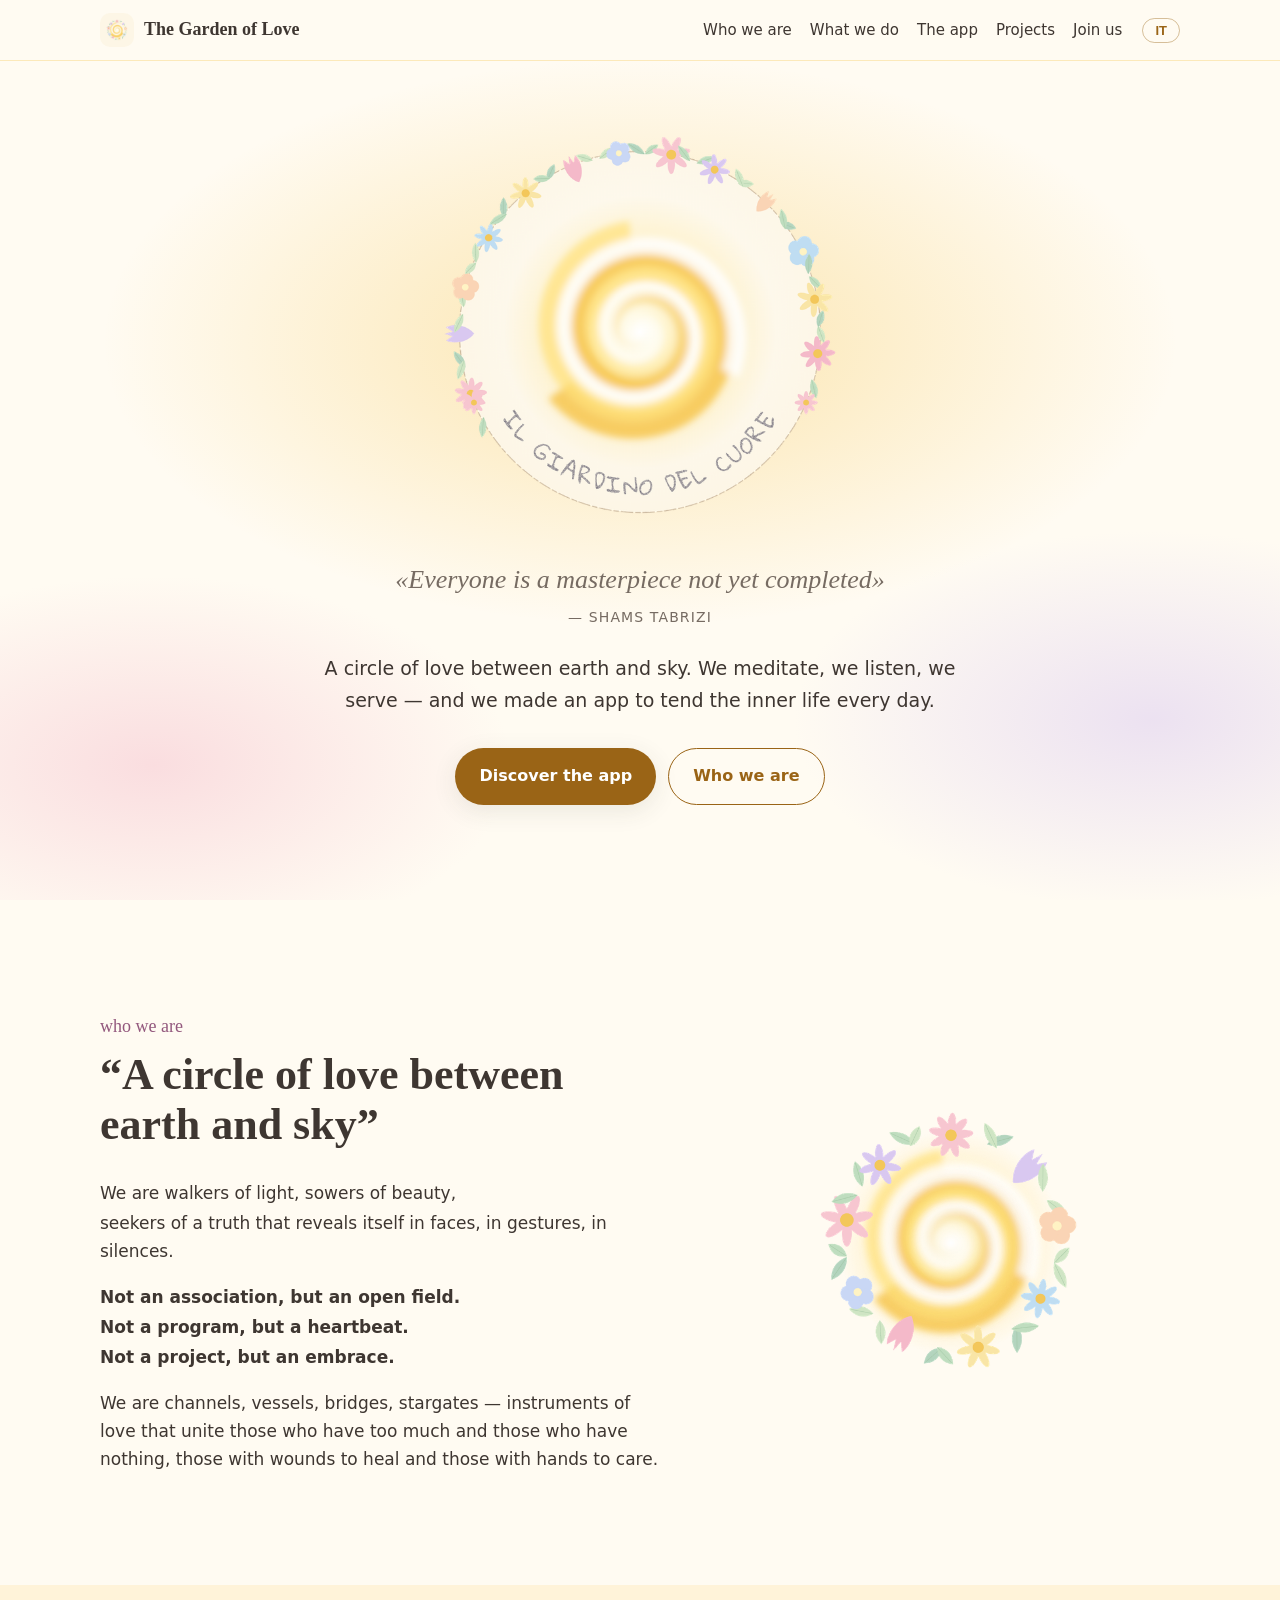
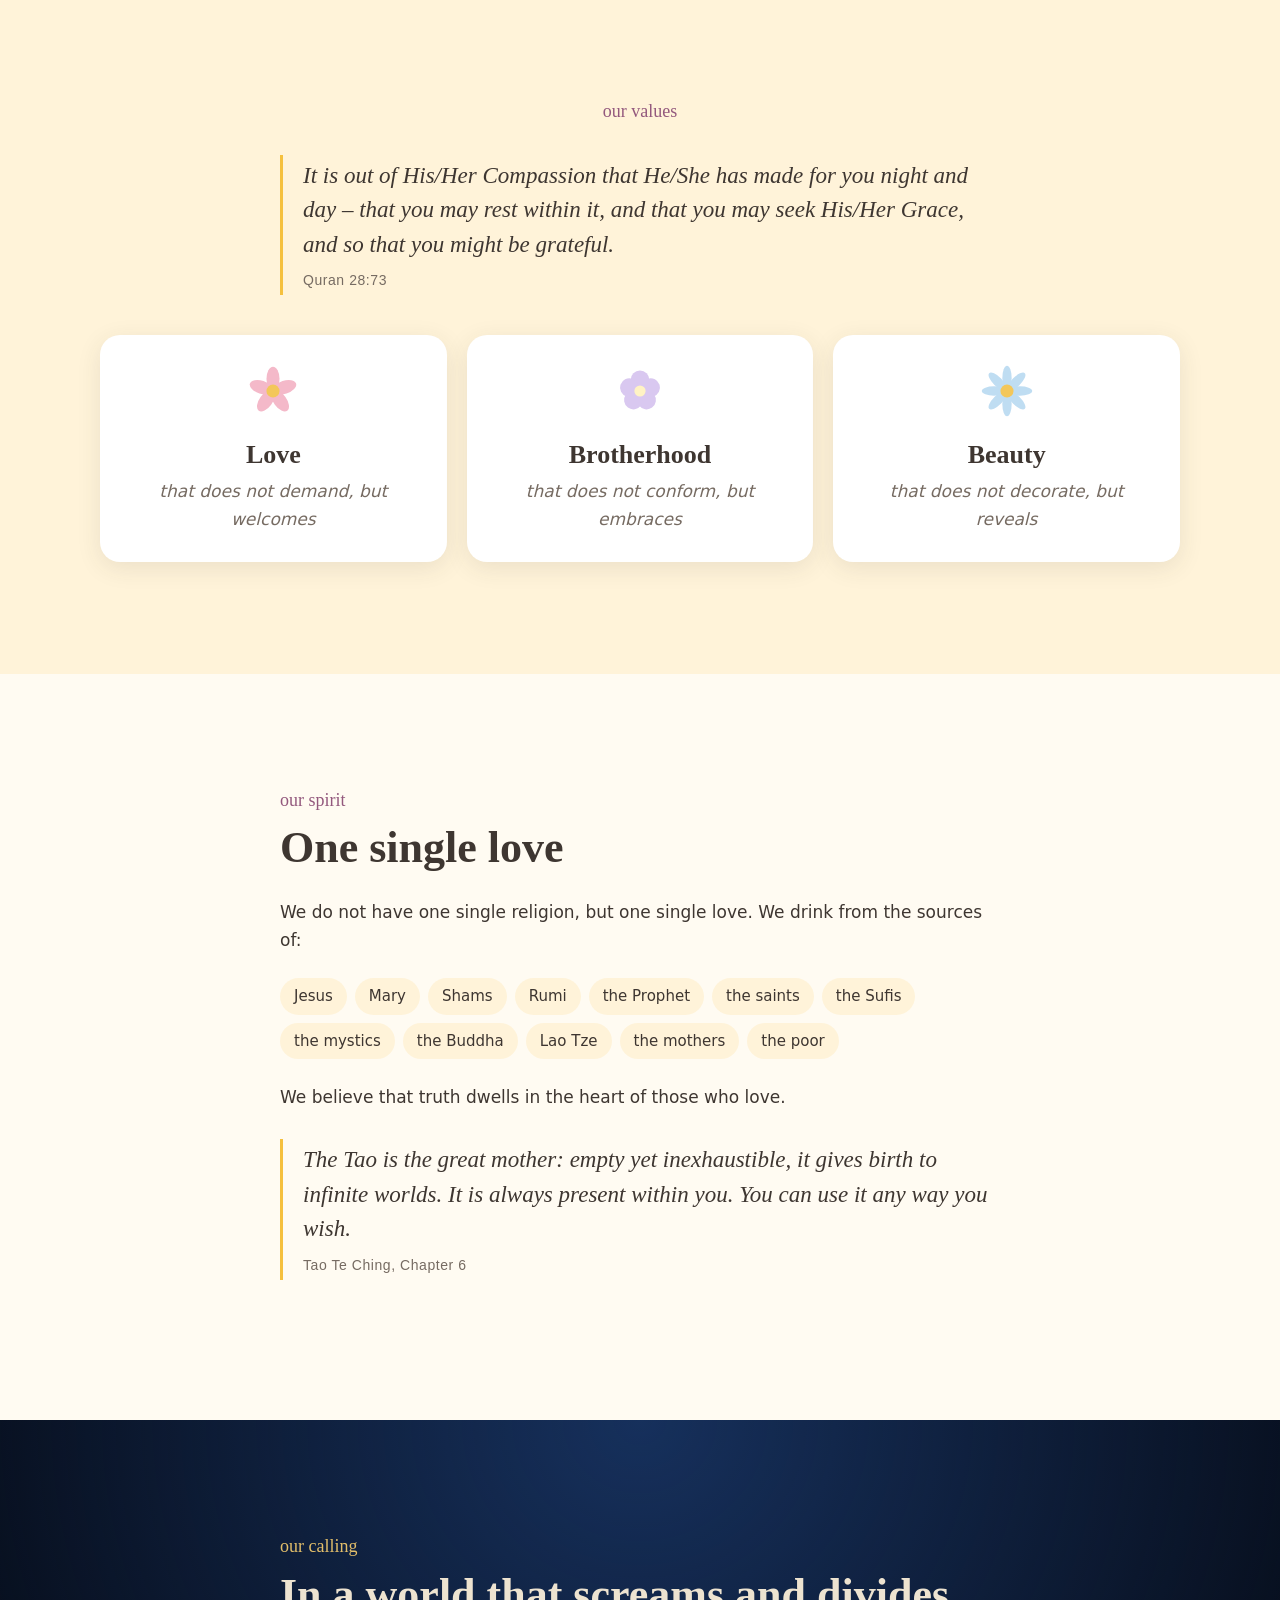
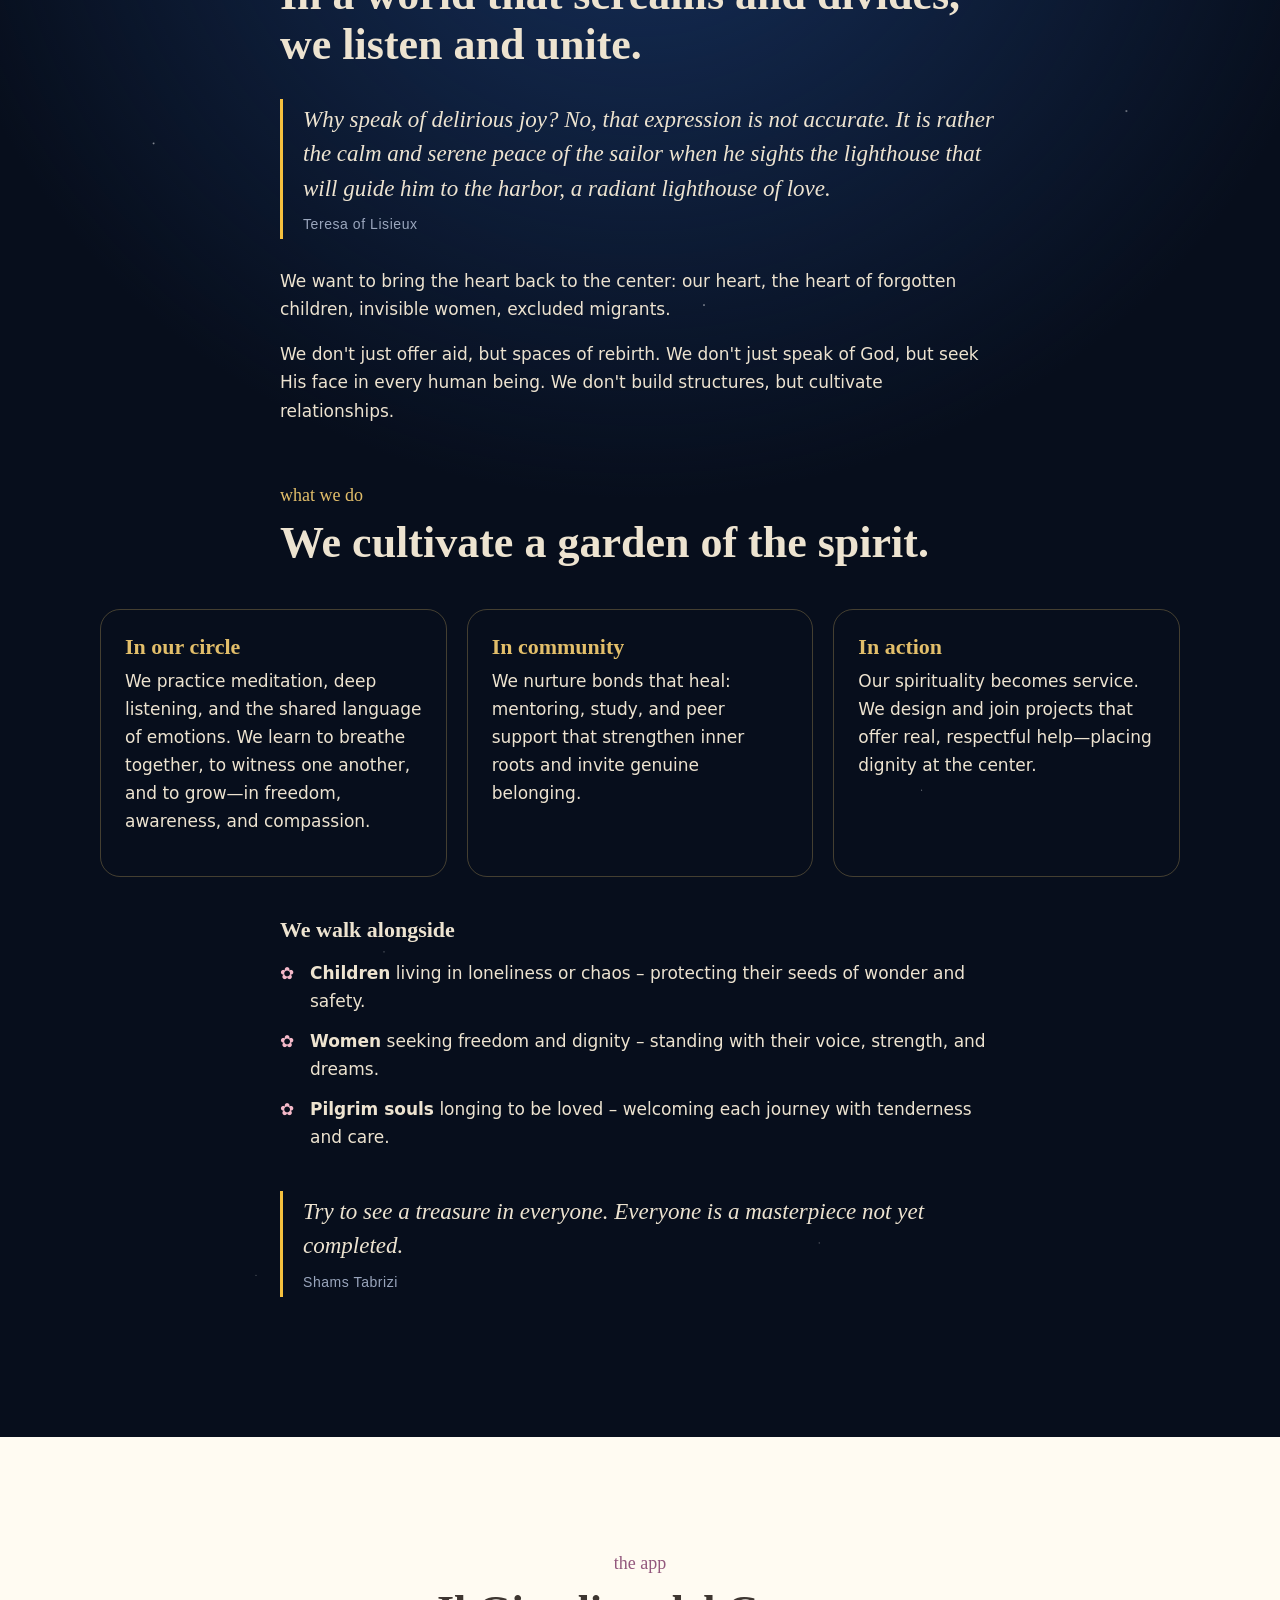
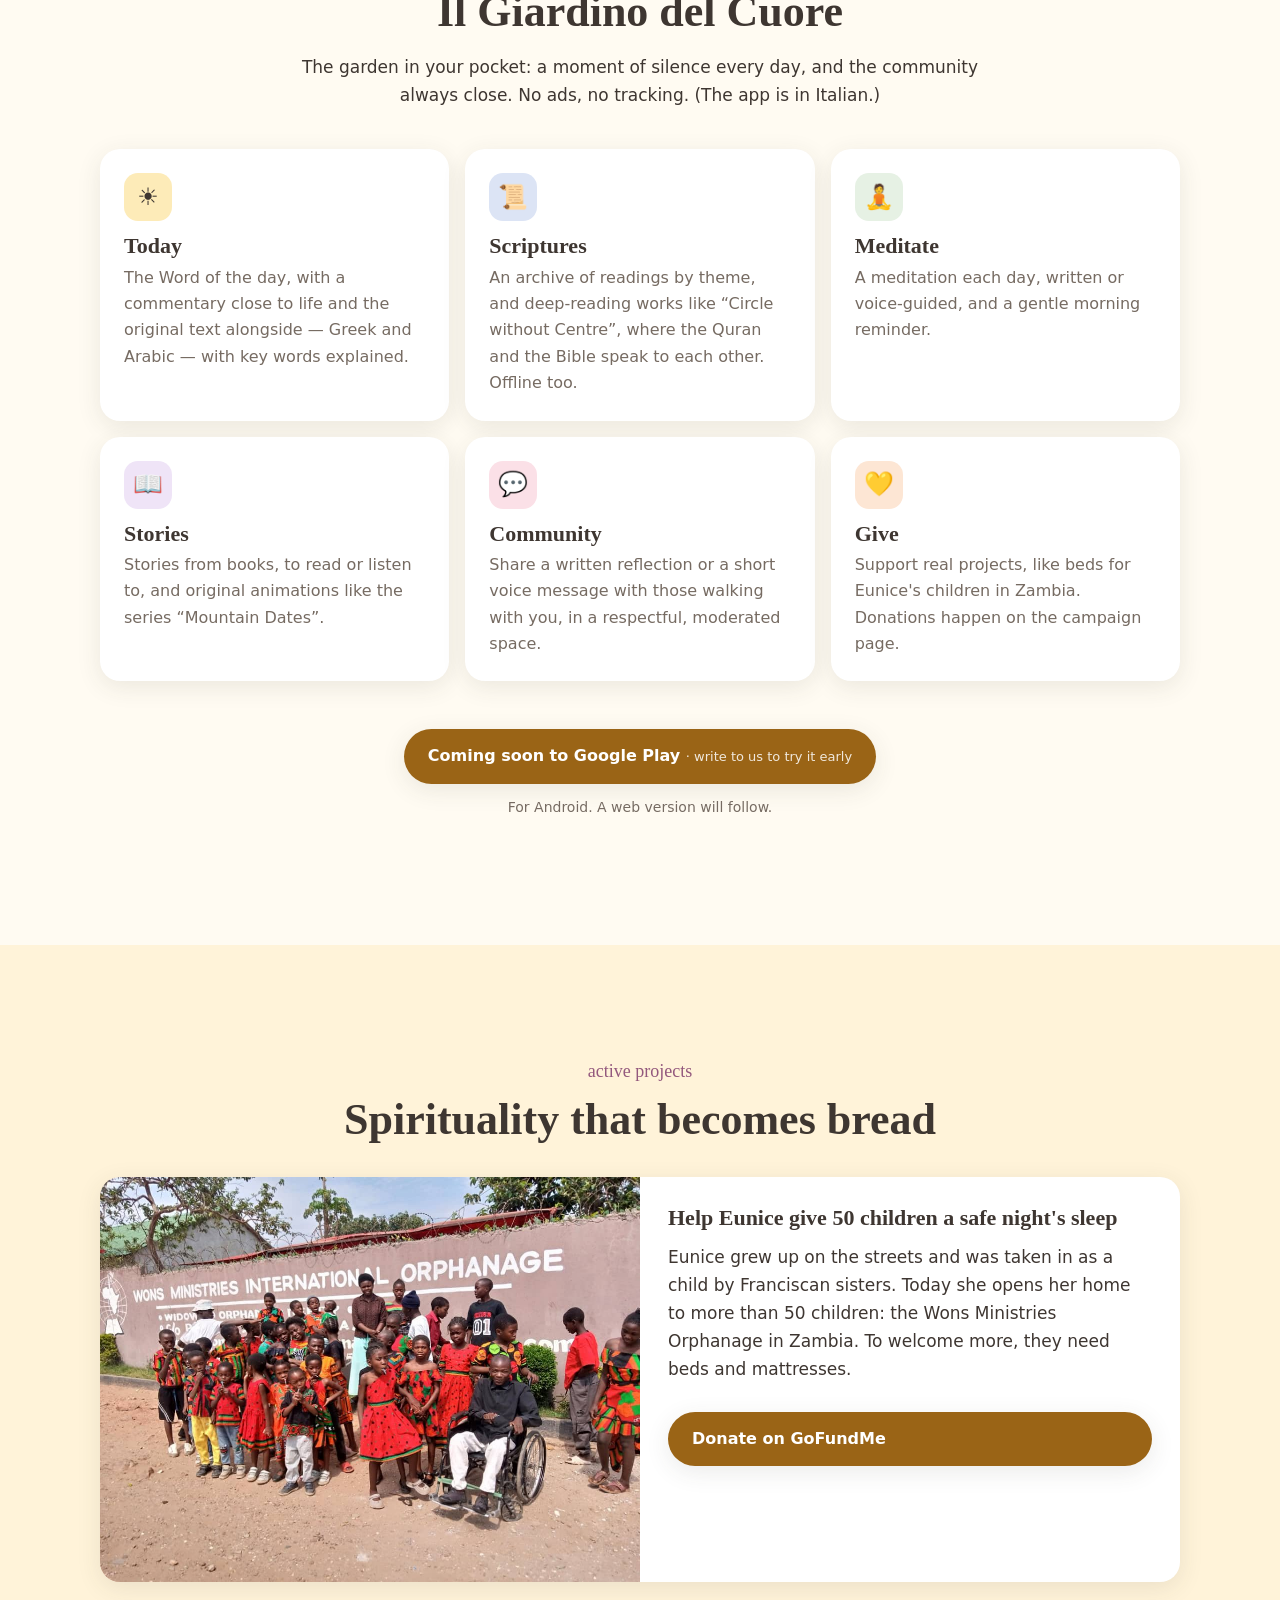
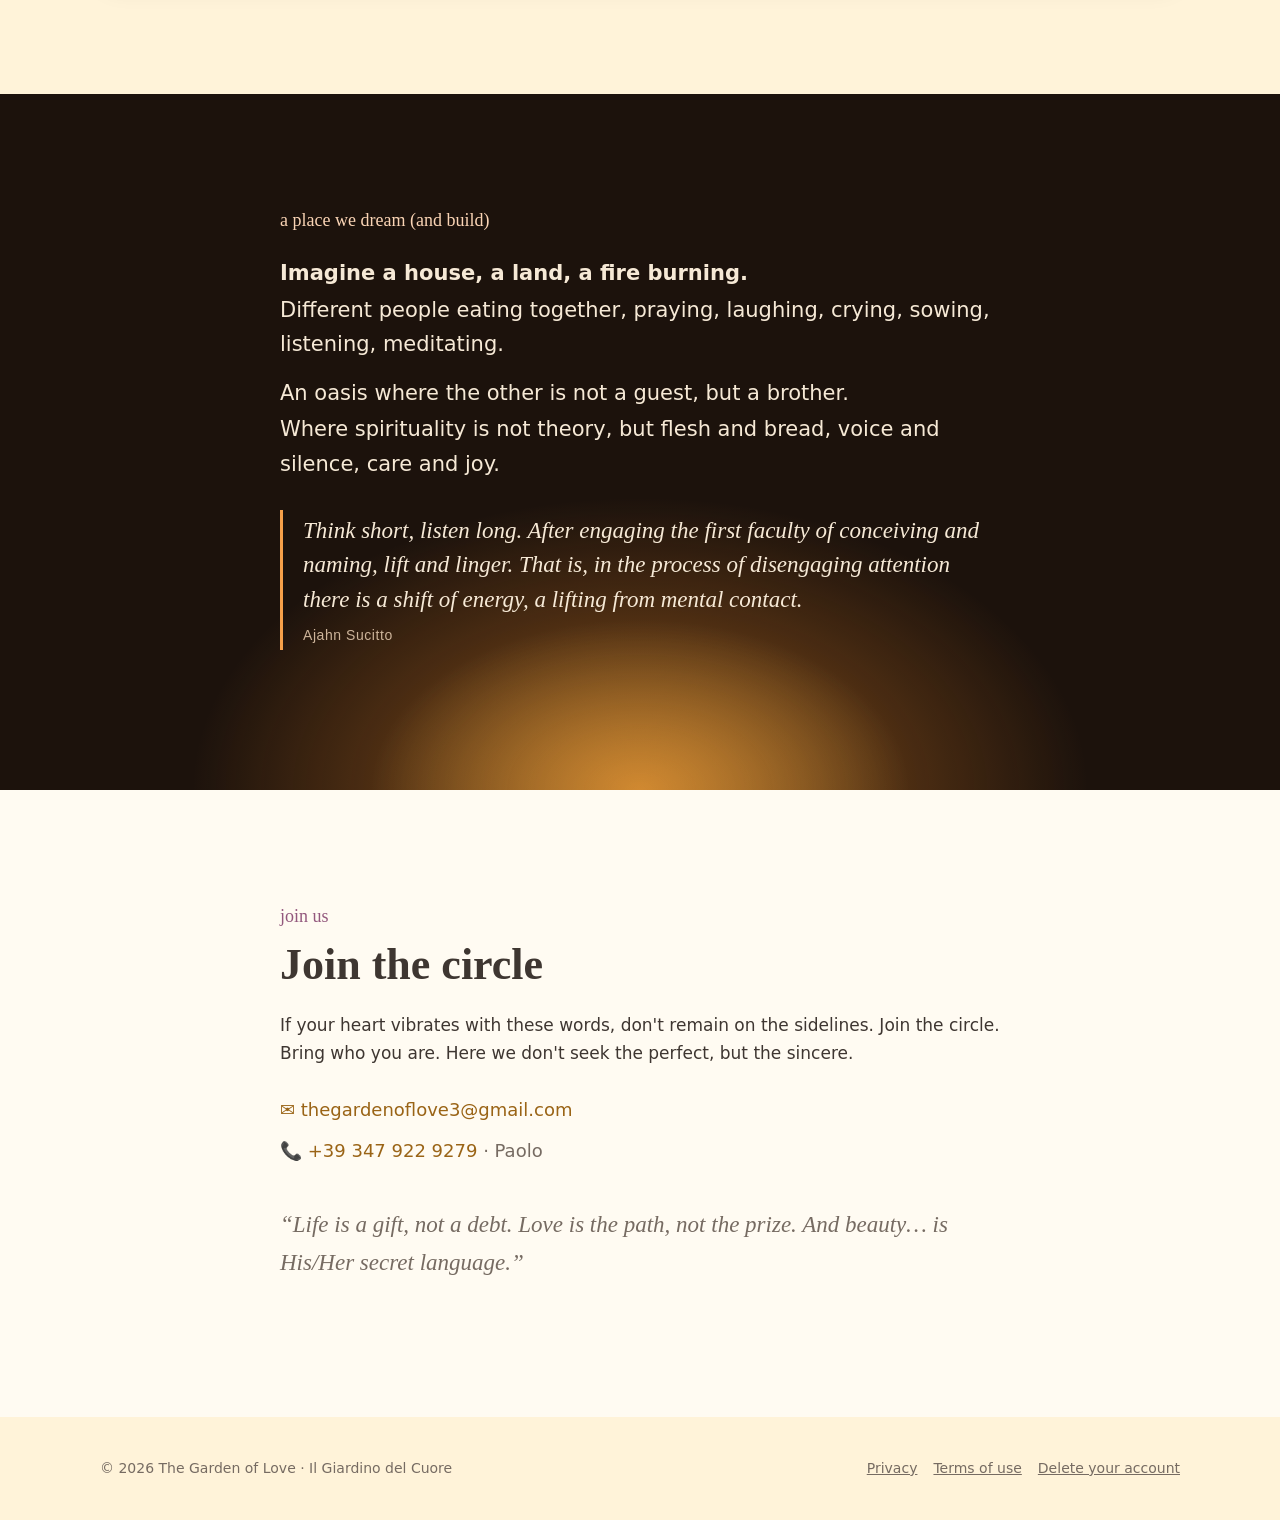
==== index.html @ 69fc0240 "Sito vetrina The Garden of Love / Il Giardino del Cuore Pagina unica bilingue (it/en) con la palette" ====
<!doctype html>
<html lang="it" data-lingua="it">
<head>
<meta charset="utf-8">
<meta name="viewport" content="width=device-width, initial-scale=1">
<title>The Garden of Love — Il Giardino del Cuore</title>
<meta name="description" content="Un cerchio d'amore tra terra e cielo: meditazione, comunità e servizio. E un'app, Il Giardino del Cuore, per coltivare la vita interiore ogni giorno.">
<meta property="og:title" content="The Garden of Love — Il Giardino del Cuore">
<meta property="og:description" content="Everyone is a masterpiece not yet completed — Shams Tabrizi">
<meta property="og:image" content="img/anteprima-social.png">
<meta property="og:type" content="website">
<meta name="theme-color" content="#FFFBF2">
<link rel="icon" href="img/icona-32.png" sizes="32x32">
<link rel="apple-touch-icon" href="img/icona-180.png">
<link rel="stylesheet" href="css/font.css">
<link rel="stylesheet" href="css/stile.css">
<script src="js/sito.js" defer></script>
</head>
<body>

<header class="barra">
  <div class="contenitore">
    <a class="marchio" href="#inizio"><img src="img/icona-180.png" alt=""> The Garden of Love</a>
    <nav class="menu" aria-label="Sezioni">
      <a href="#chi-siamo"><span lang="it">Chi siamo</span><span lang="en">Who we are</span></a>
      <a href="#cosa-facciamo"><span lang="it">Cosa facciamo</span><span lang="en">What we do</span></a>
      <a href="#app"><span lang="it">L'app</span><span lang="en">The app</span></a>
      <a href="#progetti"><span lang="it">Progetti</span><span lang="en">Projects</span></a>
      <a href="#unisciti"><span lang="it">Unisciti</span><span lang="en">Join us</span></a>
    </nav>
    <button class="lingua" type="button" id="cambia-lingua" aria-label="Cambia lingua / Change language">EN</button>
  </div>
</header>

<main id="inizio">

<!-- ================= apertura ================= -->
<section class="apertura">
  <div class="stretto">
    <img class="logo" src="img/logo.png" width="640" height="640"
         alt="Il Giardino del Cuore: sole a spirale con una ghirlanda di fiori">
    <h1 class="visivamente-nascosto">The Garden of Love</h1>
    <p class="motto">«Everyone is a masterpiece not yet completed»</p>
    <p class="firma">— SHAMS TABRIZI</p>
    <p class="sottotitolo">
      <span lang="it">Un cerchio d'amore tra terra e cielo. Meditiamo, ci ascoltiamo, serviamo — e abbiamo
      creato un'app per coltivare la vita interiore ogni giorno.</span>
      <span lang="en">A circle of love between earth and sky. We meditate, we listen, we serve — and we
      made an app to tend the inner life every day.</span>
    </p>
    <div class="bottoni">
      <a class="bottone" href="#app"><span lang="it">Scopri l'app</span><span lang="en">Discover the app</span></a>
      <a class="bottone secondario" href="#chi-siamo"><span lang="it">Chi siamo</span><span lang="en">Who we are</span></a>
    </div>
  </div>
</section>

<!-- ================= chi siamo ================= -->
<section id="chi-siamo">
  <div class="contenitore due-colonne">
    <div class="appare">
      <span class="occhiello"><span lang="it">chi siamo</span><span lang="en">who we are</span></span>
      <h2 lang="it">«Un cerchio d'amore tra terra e cielo»</h2>
      <h2 lang="en">“A circle of love between earth and sky”</h2>
      <div class="versi" style="margin-top:28px">
        <div lang="it">
          <p>Siamo camminatori di luce, seminatori di bellezza,</p>
          <p>cercatori di una verità che si rivela nei volti, nei gesti, nei silenzi.</p>
          <p style="margin-top:18px" class="forte">Non un'associazione, ma un campo aperto.</p>
          <p class="forte">Non un programma, ma un battito.</p>
          <p class="forte">Non un progetto, ma un abbraccio.</p>
          <p style="margin-top:18px">Siamo canali, vasi, ponti, porte delle stelle — strumenti d'amore che
          uniscono chi ha troppo e chi non ha nulla, chi ha ferite da curare e chi ha mani per prendersene cura.</p>
        </div>
        <div lang="en">
          <p>We are walkers of light, sowers of beauty,</p>
          <p>seekers of a truth that reveals itself in faces, in gestures, in silences.</p>
          <p style="margin-top:18px" class="forte">Not an association, but an open field.</p>
          <p class="forte">Not a program, but a heartbeat.</p>
          <p class="forte">Not a project, but an embrace.</p>
          <p style="margin-top:18px">We are channels, vessels, bridges, stargates — instruments of love that
          unite those who have too much and those who have nothing, those with wounds to heal and those
          with hands to care.</p>
        </div>
      </div>
    </div>
    <div class="sole-fiori appare" aria-hidden="true"><img src="img/sole.png" alt=""></div>
  </div>
</section>

<!-- ================= valori ================= -->
<section class="valori">
  <div class="contenitore">
    <div class="stretto appare" style="margin:0 auto;text-align:center">
      <span class="occhiello"><span lang="it">i nostri valori</span><span lang="en">our values</span></span>
      <blockquote class="citazione" style="text-align:left">
        <span lang="it">È per la Sua misericordia che ha fatto per voi la notte e il giorno, perché in essa
        riposiate e cerchiate la Sua grazia, e perché siate riconoscenti.</span>
        <span lang="en">It is out of His/Her Compassion that He/She has made for you night and day – that you
        may rest within it, and that you may seek His/Her Grace, and so that you might be grateful.</span>
        <cite><span lang="it">Corano 28:73</span><span lang="en">Quran 28:73</span></cite>
      </blockquote>
    </div>
    <div class="griglia-valori">
      <article class="valore appare">
        <svg class="fiore" viewBox="-30 -30 60 60" aria-hidden="true"><g fill="#F4B9C9">
          <ellipse cy="-13" rx="7" ry="13"/><ellipse cy="-13" rx="7" ry="13" transform="rotate(72)"/>
          <ellipse cy="-13" rx="7" ry="13" transform="rotate(144)"/><ellipse cy="-13" rx="7" ry="13" transform="rotate(216)"/>
          <ellipse cy="-13" rx="7" ry="13" transform="rotate(288)"/></g><circle r="7" fill="#F3C75A"/></svg>
        <h3><span lang="it">Amore</span><span lang="en">Love</span></h3>
        <p><span lang="it">che non pretende, ma accoglie</span><span lang="en">that does not demand, but welcomes</span></p>
      </article>
      <article class="valore appare">
        <svg class="fiore" viewBox="-30 -30 60 60" aria-hidden="true"><g fill="#D9C8F0">
          <circle cy="-12" r="10"/><circle cy="-12" r="10" transform="rotate(72)"/><circle cy="-12" r="10" transform="rotate(144)"/>
          <circle cy="-12" r="10" transform="rotate(216)"/><circle cy="-12" r="10" transform="rotate(288)"/></g>
          <circle r="6" fill="#FFF3C4"/></svg>
        <h3><span lang="it">Fratellanza</span><span lang="en">Brotherhood</span></h3>
        <p><span lang="it">che non omologa, ma abbraccia</span><span lang="en">that does not conform, but embraces</span></p>
      </article>
      <article class="valore appare">
        <svg class="fiore" viewBox="-30 -30 60 60" aria-hidden="true"><g fill="#BFDDF2">
          <ellipse cy="-14" rx="5" ry="13"/><ellipse cy="-14" rx="5" ry="13" transform="rotate(45)"/>
          <ellipse cy="-14" rx="5" ry="13" transform="rotate(90)"/><ellipse cy="-14" rx="5" ry="13" transform="rotate(135)"/>
          <ellipse cy="-14" rx="5" ry="13" transform="rotate(180)"/><ellipse cy="-14" rx="5" ry="13" transform="rotate(225)"/>
          <ellipse cy="-14" rx="5" ry="13" transform="rotate(270)"/><ellipse cy="-14" rx="5" ry="13" transform="rotate(315)"/></g>
          <circle r="7" fill="#F3C75A"/></svg>
        <h3><span lang="it">Bellezza</span><span lang="en">Beauty</span></h3>
        <p><span lang="it">che non decora, ma rivela</span><span lang="en">that does not decorate, but reveals</span></p>
      </article>
    </div>
  </div>
</section>

<!-- ================= spirito ================= -->
<section id="spirito">
  <div class="stretto appare">
    <span class="occhiello"><span lang="it">il nostro spirito</span><span lang="en">our spirit</span></span>
    <h2><span lang="it">Un solo amore</span><span lang="en">One single love</span></h2>
    <p style="margin-top:24px">
      <span lang="it">Non abbiamo una sola religione, ma un solo amore. Beviamo alle sorgenti di:</span>
      <span lang="en">We do not have one single religion, but one single love. We drink from the sources of:</span>
    </p>
    <ul class="fonti">
      <li><span lang="it">Gesù</span><span lang="en">Jesus</span></li>
      <li><span lang="it">Maria</span><span lang="en">Mary</span></li>
      <li>Shams</li><li>Rumi</li>
      <li><span lang="it">il Profeta</span><span lang="en">the Prophet</span></li>
      <li><span lang="it">i santi</span><span lang="en">the saints</span></li>
      <li><span lang="it">i sufi</span><span lang="en">the Sufis</span></li>
      <li><span lang="it">i mistici</span><span lang="en">the mystics</span></li>
      <li><span lang="it">il Buddha</span><span lang="en">the Buddha</span></li>
      <li>Lao Tze</li>
      <li><span lang="it">le madri</span><span lang="en">the mothers</span></li>
      <li><span lang="it">i poveri</span><span lang="en">the poor</span></li>
    </ul>
    <p><span lang="it">Crediamo che la verità abiti nel cuore di chi ama.</span>
       <span lang="en">We believe that truth dwells in the heart of those who love.</span></p>
    <blockquote class="citazione">
      <span lang="it">Il Tao è la grande madre: vuoto eppure inesauribile, genera mondi infiniti. È sempre
      presente dentro di te. Puoi usarlo come desideri.</span>
      <span lang="en">The Tao is the great mother: empty yet inexhaustible, it gives birth to infinite worlds.
      It is always present within you. You can use it any way you wish.</span>
      <cite><span lang="it">Tao Te Ching, capitolo 6</span><span lang="en">Tao Te Ching, Chapter 6</span></cite>
    </blockquote>
  </div>
</section>

<!-- ================= vocazione / cosa facciamo ================= -->
<section id="cosa-facciamo" class="notte">
  <div class="contenitore">
    <div class="stretto appare" style="margin:0 auto">
      <span class="occhiello"><span lang="it">la nostra vocazione</span><span lang="en">our calling</span></span>
      <h2><span lang="it">In un mondo che grida e divide, noi ascoltiamo e uniamo.</span>
          <span lang="en">In a world that screams and divides, we listen and unite.</span></h2>
      <blockquote class="citazione">
        <span lang="it">Perché parlare di gioia delirante? No, questa espressione non è esatta. È piuttosto la
        pace calma e serena del navigante quando scorge il faro che lo guiderà al porto: un faro luminoso d'amore.</span>
        <span lang="en">Why speak of delirious joy? No, that expression is not accurate. It is rather the calm
        and serene peace of the sailor when he sights the lighthouse that will guide him to the harbor, a
        radiant lighthouse of love.</span>
        <cite><span lang="it">Teresa di Lisieux</span><span lang="en">Teresa of Lisieux</span></cite>
      </blockquote>
      <div lang="it">
        <p>Vogliamo riportare il cuore al centro: il nostro cuore, il cuore dei bambini dimenticati, delle
        donne invisibili, dei migranti esclusi.</p>
        <p>Non offriamo solo aiuti, ma spazi di rinascita. Non parliamo solo di Dio, ma cerchiamo il Suo volto
        in ogni essere umano. Non costruiamo strutture, ma coltiviamo relazioni.</p>
      </div>
      <div lang="en">
        <p>We want to bring the heart back to the center: our heart, the heart of forgotten children,
        invisible women, excluded migrants.</p>
        <p>We don't just offer aid, but spaces of rebirth. We don't just speak of God, but seek His face in
        every human being. We don't build structures, but cultivate relationships.</p>
      </div>
    </div>

    <div class="stretto appare" style="margin:56px auto 0">
      <span class="occhiello"><span lang="it">cosa facciamo</span><span lang="en">what we do</span></span>
      <h2><span lang="it">Coltiviamo un giardino dello spirito.</span>
          <span lang="en">We cultivate a garden of the spirit.</span></h2>
    </div>
    <div class="tre">
      <div class="appare">
        <h3><span lang="it">Nel cerchio</span><span lang="en">In our circle</span></h3>
        <p lang="it">Pratichiamo la meditazione, l'ascolto profondo e il linguaggio condiviso delle emozioni.
        Impariamo a respirare insieme, a farci testimoni gli uni degli altri e a crescere — in libertà,
        consapevolezza e compassione.</p>
        <p lang="en">We practice meditation, deep listening, and the shared language of emotions. We learn to
        breathe together, to witness one another, and to grow—in freedom, awareness, and compassion.</p>
      </div>
      <div class="appare">
        <h3><span lang="it">Nella comunità</span><span lang="en">In community</span></h3>
        <p lang="it">Coltiviamo legami che guariscono: accompagnamento, studio e sostegno reciproco, che
        rafforzano le radici interiori e invitano a un'appartenenza autentica.</p>
        <p lang="en">We nurture bonds that heal: mentoring, study, and peer support that strengthen inner roots
        and invite genuine belonging.</p>
      </div>
      <div class="appare">
        <h3><span lang="it">Nell'azione</span><span lang="en">In action</span></h3>
        <p lang="it">La nostra spiritualità diventa servizio. Ideiamo e sosteniamo progetti che offrono un aiuto
        reale e rispettoso, con la dignità al centro.</p>
        <p lang="en">Our spirituality becomes service. We design and join projects that offer real, respectful
        help—placing dignity at the center.</p>
      </div>
    </div>
    <div class="stretto appare" style="margin:0 auto">
      <h3><span lang="it">Camminiamo accanto a</span><span lang="en">We walk alongside</span></h3>
      <ul class="accanto">
        <li><span lang="it"><b>Bambini</b> che vivono nella solitudine o nel caos — proteggendo i loro semi di
          meraviglia e di sicurezza.</span><span lang="en"><b>Children</b> living in loneliness or chaos –
          protecting their seeds of wonder and safety.</span></li>
        <li><span lang="it"><b>Donne</b> in cerca di libertà e dignità — sostenendo la loro voce, la loro forza,
          i loro sogni.</span><span lang="en"><b>Women</b> seeking freedom and dignity – standing with their
          voice, strength, and dreams.</span></li>
        <li><span lang="it"><b>Anime pellegrine</b> che desiderano essere amate — accogliendo ogni cammino con
          tenerezza e cura.</span><span lang="en"><b>Pilgrim souls</b> longing to be loved – welcoming each
          journey with tenderness and care.</span></li>
      </ul>
      <blockquote class="citazione" style="margin-top:40px">
        <span lang="it">Cerca di vedere un tesoro in ognuno. Ognuno è un capolavoro non ancora compiuto.</span>
        <span lang="en">Try to see a treasure in everyone. Everyone is a masterpiece not yet completed.</span>
        <cite>Shams Tabrizi</cite>
      </blockquote>
    </div>
  </div>
</section>

<!-- ================= l'app ================= -->
<section id="app">
  <div class="contenitore">
    <div class="stretto appare" style="margin:0 auto;text-align:center">
      <span class="occhiello"><span lang="it">l'app</span><span lang="en">the app</span></span>
      <h2>Il Giardino del Cuore</h2>
      <p style="margin-top:16px">
        <span lang="it">Il giardino in tasca: un momento di silenzio ogni giorno, e la comunità sempre vicina.
        Senza pubblicità, senza tracciamento.</span>
        <span lang="en">The garden in your pocket: a moment of silence every day, and the community always
        close. No ads, no tracking. (The app is in Italian.)</span>
      </p>
    </div>
    <div class="griglia-app">
      <article class="sezione-app appare">
        <div class="icona" style="background:#FDEBB8">☀️</div>
        <h3><span lang="it">Oggi</span><span lang="en">Today</span></h3>
        <p lang="it">La Parola del giorno, con un commento vicino alla vita e il testo originale a fronte — greco
        e arabo — con le parole chiave spiegate.</p>
        <p lang="en">The Word of the day, with a commentary close to life and the original text alongside —
        Greek and Arabic — with key words explained.</p>
      </article>
      <article class="sezione-app appare">
        <div class="icona" style="background:#DCE4F5">📜</div>
        <h3><span lang="it">Scritture</span><span lang="en">Scriptures</span></h3>
        <p lang="it">L'archivio delle letture per tema, e opere di lettura profonda come «Cerchio senza Centro»,
        che fa dialogare il Corano e la Bibbia. Anche offline.</p>
        <p lang="en">An archive of readings by theme, and deep-reading works like “Circle without Centre”, where
        the Quran and the Bible speak to each other. Offline too.</p>
      </article>
      <article class="sezione-app appare">
        <div class="icona" style="background:#E6F1E4">🧘</div>
        <h3><span lang="it">Medita</span><span lang="en">Meditate</span></h3>
        <p lang="it">Una meditazione al giorno, scritta o guidata a voce, e un promemoria gentile al mattino.</p>
        <p lang="en">A meditation each day, written or voice-guided, and a gentle morning reminder.</p>
      </article>
      <article class="sezione-app appare">
        <div class="icona" style="background:#EFE4F7">📖</div>
        <h3><span lang="it">Racconti</span><span lang="en">Stories</span></h3>
        <p lang="it">Storie tratte dai libri, da leggere o ascoltare, e animazioni originali come la serie
        «Datteri di Montagna».</p>
        <p lang="en">Stories from books, to read or listen to, and original animations like the series
        “Mountain Dates”.</p>
      </article>
      <article class="sezione-app appare">
        <div class="icona" style="background:#FBE0E7">💬</div>
        <h3><span lang="it">Comunità</span><span lang="en">Community</span></h3>
        <p lang="it">Condividi una riflessione scritta o un breve messaggio vocale con chi cammina con te, in
        uno spazio rispettoso e moderato.</p>
        <p lang="en">Share a written reflection or a short voice message with those walking with you, in a
        respectful, moderated space.</p>
      </article>
      <article class="sezione-app appare">
        <div class="icona" style="background:#FDE6D4">💛</div>
        <h3><span lang="it">Dona</span><span lang="en">Give</span></h3>
        <p lang="it">Sostieni progetti concreti, come i letti per i bambini di Eunice in Zambia. La donazione
        avviene sulla pagina della campagna.</p>
        <p lang="en">Support real projects, like beds for Eunice's children in Zambia. Donations happen on the
        campaign page.</p>
      </article>
    </div>
    <div class="scarica appare">
      <!-- Quando l'app sarà su Google Play: sostituire con il link della scheda. -->
      <a class="bottone" href="mailto:thegardenoflove3@gmail.com?subject=Il%20Giardino%20del%20Cuore%20-%20anteprima">
        <span lang="it">Presto su Google Play <span class="nota">· scrivici per provarla in anteprima</span></span>
        <span lang="en">Coming soon to Google Play <span class="nota">· write to us to try it early</span></span>
      </a>
      <p class="nota-piccola"><span lang="it">Per Android. La versione web arriverà in seguito.</span>
        <span lang="en">For Android. A web version will follow.</span></p>
    </div>
  </div>
</section>

<!-- ================= progetti attivi ================= -->
<section id="progetti" class="progetti">
  <div class="contenitore">
    <div class="stretto appare" style="margin:0 auto;text-align:center">
      <span class="occhiello"><span lang="it">progetti attivi</span><span lang="en">active projects</span></span>
      <h2><span lang="it">La spiritualità che diventa pane</span><span lang="en">Spirituality that becomes bread</span></h2>
    </div>
    <!-- Riempito da js/sito.js con le campagne attive (stesso database dell'app);
         questo contenuto resta se la lettura non riesce. -->
    <div id="campagne">
      <article class="campagna appare">
        <div class="foto" style="background-image:url(img/01-copertina-orfanotrofio.jpg)"></div>
        <div class="corpo">
          <h3 lang="it">Aiuta Eunice a regalare un sonno sicuro a 50 bambini</h3>
          <h3 lang="en">Help Eunice give 50 children a safe night's sleep</h3>
          <p lang="it">Eunice, cresciuta per strada e accolta da bambina dalle suore francescane, oggi apre la sua
          casa a più di 50 bambini: il Wons Ministries Orphanage, in Zambia. Per accoglierne altri servono letti e materassi.</p>
          <p lang="en">Eunice grew up on the streets and was taken in as a child by Franciscan sisters. Today she
          opens her home to more than 50 children: the Wons Ministries Orphanage in Zambia. To welcome more,
          they need beds and mattresses.</p>
          <a class="bottone" href="https://www.gofundme.com/f/aiuta-eunice-a-regalare-un-sonno-sicuro-a-50-bambini"
             target="_blank" rel="noopener"><span lang="it">Dona su GoFundMe</span><span lang="en">Donate on GoFundMe</span></a>
        </div>
      </article>
    </div>
  </div>
</section>

<!-- ================= il luogo che sogniamo ================= -->
<section class="fuoco">
  <div class="stretto appare">
    <span class="occhiello"><span lang="it">un luogo che sogniamo (e costruiamo)</span>
      <span lang="en">a place we dream (and build)</span></span>
    <div class="versi" style="margin:20px 0">
      <div lang="it">
        <p><b>Immagina una casa, una terra, un fuoco acceso.</b></p>
        <p>Persone diverse che mangiano insieme, pregano, ridono, piangono, seminano, ascoltano, meditano.</p>
        <p style="margin-top:14px">Un'oasi dove l'altro non è un ospite, ma un fratello.</p>
        <p>Dove la spiritualità non è teoria, ma carne e pane, voce e silenzio, cura e gioia.</p>
      </div>
      <div lang="en">
        <p><b>Imagine a house, a land, a fire burning.</b></p>
        <p>Different people eating together, praying, laughing, crying, sowing, listening, meditating.</p>
        <p style="margin-top:14px">An oasis where the other is not a guest, but a brother.</p>
        <p>Where spirituality is not theory, but flesh and bread, voice and silence, care and joy.</p>
      </div>
    </div>
    <blockquote class="citazione">
      <span lang="it">Pensa breve, ascolta a lungo. Dopo aver usato la prima facoltà, quella di concepire e
      nominare, sollevati e indugia: nel distogliere l'attenzione c'è uno spostamento di energia, un
      sollevarsi dal contatto mentale.</span>
      <span lang="en">Think short, listen long. After engaging the first faculty of conceiving and naming,
      lift and linger. That is, in the process of disengaging attention there is a shift of energy, a lifting
      from mental contact.</span>
      <cite>Ajahn Sucitto</cite>
    </blockquote>
  </div>
</section>

<!-- ================= unisciti ================= -->
<section id="unisciti">
  <div class="stretto appare">
    <span class="occhiello"><span lang="it">unisciti</span><span lang="en">join us</span></span>
    <h2><span lang="it">Entra nel cerchio</span><span lang="en">Join the circle</span></h2>
    <p style="margin-top:20px">
      <span lang="it">Se il tuo cuore vibra con queste parole, non restare a guardare. Entra nel cerchio. Porta
      chi sei. Qui non cerchiamo i perfetti, ma i sinceri.</span>
      <span lang="en">If your heart vibrates with these words, don't remain on the sidelines. Join the circle.
      Bring who you are. Here we don't seek the perfect, but the sincere.</span>
    </p>
    <div class="contatti">
      <a href="mailto:thegardenoflove3@gmail.com">✉️ thegardenoflove3@gmail.com</a>
      <a href="tel:+393479229279">📞 +39 347 922 9279 <span style="color:var(--grigio)">· Paolo</span></a>
    </div>
    <p class="chiusura">
      <span lang="it">«La vita è un dono, non un debito. L'amore è la via, non il premio. E la bellezza… è la
      Sua lingua segreta.»</span>
      <span lang="en">“Life is a gift, not a debt. Love is the path, not the prize. And beauty… is His/Her
      secret language.”</span>
    </p>
  </div>
</section>

</main>

<footer>
  <div class="contenitore">
    <span>© 2026 The Garden of Love · Il Giardino del Cuore</span>
    <nav aria-label="Informazioni legali">
      <a href="privacy.html">Privacy</a>
      <a href="termini.html"><span lang="it">Termini d'uso</span><span lang="en">Terms of use</span></a>
      <a href="elimina-account.html"><span lang="it">Eliminare l'account</span><span lang="en">Delete your account</span></a>
    </nav>
  </div>
</footer>
</body>
</html>
---- css/font.css ----
/* Google Fonts ospitati sul sito (SIL OFL): nessuna richiesta a Google. */
@font-face {
  font-family: 'Gloria Hallelujah';
  font-style: normal;
  font-weight: 400;
  font-display: swap;
  src: url(../fonts/GloriaHallelujah-400-latin-ext.woff2) format('woff2');
  unicode-range: U+0100-02BA, U+02BD-02C5, U+02C7-02CC, U+02CE-02D7, U+02DD-02FF, U+0304, U+0308, U+0329, U+1D00-1DBF, U+1E00-1E9F, U+1EF2-1EFF, U+2020, U+20A0-20AB, U+20AD-20C0, U+2113, U+2C60-2C7F, U+A720-A7FF;
}
@font-face {
  font-family: 'Gloria Hallelujah';
  font-style: normal;
  font-weight: 400;
  font-display: swap;
  src: url(../fonts/GloriaHallelujah-400-latin.woff2) format('woff2');
  unicode-range: U+0000-00FF, U+0131, U+0152-0153, U+02BB-02BC, U+02C6, U+02DA, U+02DC, U+0304, U+0308, U+0329, U+2000-206F, U+20AC, U+2122, U+2191, U+2193, U+2212, U+2215, U+FEFF, U+FFFD;
}
@font-face {
  font-family: 'Open Sans';
  font-style: italic;
  font-weight: 400;
  font-stretch: 100%;
  font-display: swap;
  src: url(../fonts/OpenSans-400i-latin-ext.woff2) format('woff2');
  unicode-range: U+0100-02BA, U+02BD-02C5, U+02C7-02CC, U+02CE-02D7, U+02DD-02FF, U+0304, U+0308, U+0329, U+1D00-1DBF, U+1E00-1E9F, U+1EF2-1EFF, U+2020, U+20A0-20AB, U+20AD-20C0, U+2113, U+2C60-2C7F, U+A720-A7FF;
}
@font-face {
  font-family: 'Open Sans';
  font-style: italic;
  font-weight: 400;
  font-stretch: 100%;
  font-display: swap;
  src: url(../fonts/OpenSans-400i-latin.woff2) format('woff2');
  unicode-range: U+0000-00FF, U+0131, U+0152-0153, U+02BB-02BC, U+02C6, U+02DA, U+02DC, U+0304, U+0308, U+0329, U+2000-206F, U+20AC, U+2122, U+2191, U+2193, U+2212, U+2215, U+FEFF, U+FFFD;
}
@font-face {
  font-family: 'Open Sans';
  font-style: normal;
  font-weight: 400;
  font-stretch: 100%;
  font-display: swap;
  src: url(../fonts/OpenSans-400-latin-ext.woff2) format('woff2');
  unicode-range: U+0100-02BA, U+02BD-02C5, U+02C7-02CC, U+02CE-02D7, U+02DD-02FF, U+0304, U+0308, U+0329, U+1D00-1DBF, U+1E00-1E9F, U+1EF2-1EFF, U+2020, U+20A0-20AB, U+20AD-20C0, U+2113, U+2C60-2C7F, U+A720-A7FF;
}
@font-face {
  font-family: 'Open Sans';
  font-style: normal;
  font-weight: 400;
  font-stretch: 100%;
  font-display: swap;
  src: url(../fonts/OpenSans-400-latin.woff2) format('woff2');
  unicode-range: U+0000-00FF, U+0131, U+0152-0153, U+02BB-02BC, U+02C6, U+02DA, U+02DC, U+0304, U+0308, U+0329, U+2000-206F, U+20AC, U+2122, U+2191, U+2193, U+2212, U+2215, U+FEFF, U+FFFD;
}
@font-face {
  font-family: 'Open Sans';
  font-style: normal;
  font-weight: 600;
  font-stretch: 100%;
  font-display: swap;
  src: url(../fonts/OpenSans-600-latin-ext.woff2) format('woff2');
  unicode-range: U+0100-02BA, U+02BD-02C5, U+02C7-02CC, U+02CE-02D7, U+02DD-02FF, U+0304, U+0308, U+0329, U+1D00-1DBF, U+1E00-1E9F, U+1EF2-1EFF, U+2020, U+20A0-20AB, U+20AD-20C0, U+2113, U+2C60-2C7F, U+A720-A7FF;
}
@font-face {
  font-family: 'Open Sans';
  font-style: normal;
  font-weight: 600;
  font-stretch: 100%;
  font-display: swap;
  src: url(../fonts/OpenSans-600-latin.woff2) format('woff2');
  unicode-range: U+0000-00FF, U+0131, U+0152-0153, U+02BB-02BC, U+02C6, U+02DA, U+02DC, U+0304, U+0308, U+0329, U+2000-206F, U+20AC, U+2122, U+2191, U+2193, U+2212, U+2215, U+FEFF, U+FFFD;
}
@font-face {
  font-family: 'Playfair Display';
  font-style: italic;
  font-weight: 500;
  font-display: swap;
  src: url(../fonts/PlayfairDisplay-500i-latin-ext.woff2) format('woff2');
  unicode-range: U+0100-02BA, U+02BD-02C5, U+02C7-02CC, U+02CE-02D7, U+02DD-02FF, U+0304, U+0308, U+0329, U+1D00-1DBF, U+1E00-1E9F, U+1EF2-1EFF, U+2020, U+20A0-20AB, U+20AD-20C0, U+2113, U+2C60-2C7F, U+A720-A7FF;
}
@font-face {
  font-family: 'Playfair Display';
  font-style: italic;
  font-weight: 500;
  font-display: swap;
  src: url(../fonts/PlayfairDisplay-500i-latin.woff2) format('woff2');
  unicode-range: U+0000-00FF, U+0131, U+0152-0153, U+02BB-02BC, U+02C6, U+02DA, U+02DC, U+0304, U+0308, U+0329, U+2000-206F, U+20AC, U+2122, U+2191, U+2193, U+2212, U+2215, U+FEFF, U+FFFD;
}
@font-face {
  font-family: 'Playfair Display';
  font-style: normal;
  font-weight: 500;
  font-display: swap;
  src: url(../fonts/PlayfairDisplay-500-latin-ext.woff2) format('woff2');
  unicode-range: U+0100-02BA, U+02BD-02C5, U+02C7-02CC, U+02CE-02D7, U+02DD-02FF, U+0304, U+0308, U+0329, U+1D00-1DBF, U+1E00-1E9F, U+1EF2-1EFF, U+2020, U+20A0-20AB, U+20AD-20C0, U+2113, U+2C60-2C7F, U+A720-A7FF;
}
@font-face {
  font-family: 'Playfair Display';
  font-style: normal;
  font-weight: 500;
  font-display: swap;
  src: url(../fonts/PlayfairDisplay-500-latin.woff2) format('woff2');
  unicode-range: U+0000-00FF, U+0131, U+0152-0153, U+02BB-02BC, U+02C6, U+02DA, U+02DC, U+0304, U+0308, U+0329, U+2000-206F, U+20AC, U+2122, U+2191, U+2193, U+2212, U+2215, U+FEFF, U+FFFD;
}
@font-face {
  font-family: 'Playfair Display';
  font-style: normal;
  font-weight: 600;
  font-display: swap;
  src: url(../fonts/PlayfairDisplay-600-latin-ext.woff2) format('woff2');
  unicode-range: U+0100-02BA, U+02BD-02C5, U+02C7-02CC, U+02CE-02D7, U+02DD-02FF, U+0304, U+0308, U+0329, U+1D00-1DBF, U+1E00-1E9F, U+1EF2-1EFF, U+2020, U+20A0-20AB, U+20AD-20C0, U+2113, U+2C60-2C7F, U+A720-A7FF;
}
@font-face {
  font-family: 'Playfair Display';
  font-style: normal;
  font-weight: 600;
  font-display: swap;
  src: url(../fonts/PlayfairDisplay-600-latin.woff2) format('woff2');
  unicode-range: U+0000-00FF, U+0131, U+0152-0153, U+02BB-02BC, U+02C6, U+02DA, U+02DC, U+0304, U+0308, U+0329, U+2000-206F, U+20AC, U+2122, U+2191, U+2193, U+2212, U+2215, U+FEFF, U+FFFD;
}
@font-face {
  font-family: 'Playfair Display';
  font-style: normal;
  font-weight: 700;
  font-display: swap;
  src: url(../fonts/PlayfairDisplay-700-latin-ext.woff2) format('woff2');
  unicode-range: U+0100-02BA, U+02BD-02C5, U+02C7-02CC, U+02CE-02D7, U+02DD-02FF, U+0304, U+0308, U+0329, U+1D00-1DBF, U+1E00-1E9F, U+1EF2-1EFF, U+2020, U+20A0-20AB, U+20AD-20C0, U+2113, U+2C60-2C7F, U+A720-A7FF;
}
@font-face {
  font-family: 'Playfair Display';
  font-style: normal;
  font-weight: 700;
  font-display: swap;
  src: url(../fonts/PlayfairDisplay-700-latin.woff2) format('woff2');
  unicode-range: U+0000-00FF, U+0131, U+0152-0153, U+02BB-02BC, U+02C6, U+02DA, U+02DC, U+0304, U+0308, U+0329, U+2000-206F, U+20AC, U+2122, U+2191, U+2193, U+2212, U+2215, U+FEFF, U+FFFD;
}
---- css/stile.css ----
/* Il Giardino del Cuore — sito vetrina. Palette e caratteri dell'app. */
:root {
  --crema: #FFFBF2;
  --carta: #FFF3D9;
  --bianco: #FFFFFF;
  --testo: #3E3631;
  --grigio: #766B62;
  --ambra: #9A6416;
  --ambra-scura: #6B4410;
  --malva: #93587D;
  --oro: #F5C03E;
  --rosa: #F4B9C9;
  --lilla: #D9C8F0;
  --pesca: #FAD4B5;
  --celeste: #BFDDF2;
  --salvia: #BFDDBF;
  --notte: #070E1C;
  --ombra: 0 6px 24px rgba(62, 54, 49, .10);
  --raggio: 20px;
  color-scheme: light;
}
@media (prefers-color-scheme: dark) {
  :root:not([data-tema="chiaro"]) {
    --crema: #1d1915; --carta: #2a231c; --bianco: #25201a;
    --testo: #EDE3D0; --grigio: #b8ab9b; --ambra: #E7B869; --ambra-scura: #F2CF8E;
    --malva: #D6A2C4; --ombra: 0 6px 24px rgba(0, 0, 0, .35);
    color-scheme: dark;
  }
}

* { box-sizing: border-box; }
html { scroll-behavior: smooth; }
body {
  margin: 0; background: var(--crema); color: var(--testo);
  font: 17px/1.65 'OpenSans', system-ui, sans-serif;
  -webkit-font-smoothing: antialiased; overflow-x: hidden;
}
img { max-width: 100%; height: auto; display: block; }
a { color: var(--ambra); }
h1, h2, h3 { font-family: 'PlayfairDisplay', Georgia, serif; line-height: 1.15; margin: 0; }
h2 { font-size: clamp(30px, 6vw, 44px); font-weight: 600; }
h3 { font-size: 22px; font-weight: 600; }
p { margin: 0 0 1em; }
.matita { font-family: 'GloriaHallelujah', cursive; letter-spacing: .02em; }
.contenitore { width: min(1080px, 100% - 32px); margin-inline: auto; }
.stretto { width: min(720px, 100% - 32px); margin-inline: auto; }
section { padding: clamp(64px, 10vw, 112px) 0; position: relative; }
.occhiello {
  font-family: 'GloriaHallelujah', cursive; color: var(--malva);
  font-size: 18px; margin-bottom: 8px; display: block;
}
.citazione {
  font-family: 'PlayfairDisplay', Georgia, serif; font-style: italic;
  font-size: clamp(19px, 3vw, 23px); line-height: 1.5; color: var(--testo);
  border-left: 3px solid var(--oro); padding: 4px 0 4px 20px; margin: 28px 0;
}
.citazione cite { display: block; font-style: normal; font-family: 'OpenSans', sans-serif;
  font-size: 14px; color: var(--grigio); margin-top: 8px; letter-spacing: .04em; }

/* Lingua: si mostra solo la lingua attiva (impostata da js/sito.js). */
html[data-lingua="it"] [lang="en"]:not(html),
html[data-lingua="en"] [lang="it"]:not(html) { display: none !important; }

/* ---------- barra in alto ---------- */
.barra {
  position: fixed; inset: 0 0 auto 0; z-index: 10;
  background: color-mix(in srgb, var(--crema) 88%, transparent);
  backdrop-filter: blur(10px); -webkit-backdrop-filter: blur(10px);
  border-bottom: 1px solid color-mix(in srgb, var(--oro) 30%, transparent);
}
.barra .contenitore { display: flex; align-items: center; gap: 12px; height: 60px; }
.marchio { display: flex; align-items: center; gap: 10px; text-decoration: none; color: var(--testo);
  font-family: 'PlayfairDisplay', serif; font-weight: 600; font-size: 18px; }
.marchio img { width: 34px; height: 34px; border-radius: 10px; }
.menu { margin-left: auto; display: flex; gap: 18px; }
.menu a { color: var(--testo); text-decoration: none; font-size: 15px; }
.menu a:hover { color: var(--ambra); }
.lingua {
  border: 1px solid color-mix(in srgb, var(--ambra) 40%, transparent); background: transparent;
  color: var(--ambra); border-radius: 999px; padding: 4px 12px; font: 600 13px 'OpenSans', sans-serif;
  cursor: pointer; margin-left: 8px;
}
@media (max-width: 760px) { .menu { display: none; } .lingua { margin-left: auto; } }

/* ---------- apertura ---------- */
.apertura {
  min-height: 100svh; display: flex; flex-direction: column; justify-content: center; text-align: center;
  padding: 96px 0 64px;
  background:
    radial-gradient(60% 45% at 50% 38%, color-mix(in srgb, var(--oro) 38%, transparent), transparent 70%),
    radial-gradient(40% 30% at 12% 85%, color-mix(in srgb, var(--rosa) 45%, transparent), transparent 70%),
    radial-gradient(40% 30% at 90% 80%, color-mix(in srgb, var(--lilla) 50%, transparent), transparent 70%),
    var(--crema);
}
.apertura .logo { width: min(420px, 82vw); margin: 0 auto 8px; animation: affiora 1.6s ease-out both; }
.apertura .motto { font-family: 'PlayfairDisplay', serif; font-style: italic;
  font-size: clamp(20px, 3.4vw, 26px); color: var(--grigio); margin: 12px auto 4px; }
.apertura .firma { font-size: 14px; letter-spacing: .08em; color: var(--grigio); }
.apertura .sottotitolo { font-size: clamp(17px, 2.4vw, 19px); max-width: 34em; margin: 24px auto 32px; }
@keyframes affiora { from { opacity: 0; transform: scale(.94); } to { opacity: 1; transform: none; } }
@media (prefers-reduced-motion: reduce) { .apertura .logo { animation: none; } }

.bottoni { display: flex; gap: 12px; justify-content: center; flex-wrap: wrap; }
.bottone {
  display: inline-flex; align-items: center; gap: 8px; text-decoration: none;
  padding: 14px 24px; border-radius: 999px; font-weight: 600; font-size: 16px;
  background: var(--ambra); color: #fff; box-shadow: var(--ombra); border: 0; cursor: pointer;
}
.bottone:hover { background: var(--ambra-scura); }
.bottone.secondario { background: transparent; color: var(--ambra); box-shadow: none;
  border: 1.5px solid var(--ambra); }
.bottone.secondario:hover { background: color-mix(in srgb, var(--ambra) 10%, transparent); }
.bottone .nota { font-weight: 400; font-size: 13px; opacity: .85; }

/* ---------- chi siamo ---------- */
.due-colonne { display: grid; gap: 40px; align-items: center; }
@media (min-width: 860px) { .due-colonne { grid-template-columns: 1.1fr .9fr; gap: 64px; } }
.versi p { margin: 0; }
.versi p + p { margin-top: 2px; }
.versi .forte { font-weight: 600; }
.sole-fiori { position: relative; aspect-ratio: 1; max-width: 420px; margin-inline: auto; width: 100%; }
.sole-fiori img { width: 100%; animation: gira 120s linear infinite; }
@keyframes gira { to { transform: rotate(360deg); } }
@media (prefers-reduced-motion: reduce) { .sole-fiori img { animation: none; } }

/* ---------- valori ---------- */
.valori { background: var(--carta); }
.griglia-valori { display: grid; gap: 20px; margin-top: 40px; }
@media (min-width: 760px) { .griglia-valori { grid-template-columns: repeat(3, 1fr); } }
.valore {
  background: var(--bianco); border-radius: var(--raggio); padding: 28px 24px; box-shadow: var(--ombra);
  text-align: center;
}
.valore .fiore { width: 56px; height: 56px; margin: 0 auto 12px; }
.valore h3 { font-size: 26px; }
.valore p { color: var(--grigio); margin: 8px 0 0; font-style: italic; }

/* ---------- spirito ---------- */
.fonti { display: flex; flex-wrap: wrap; gap: 8px; margin: 24px 0; padding: 0; list-style: none; }
.fonti li { background: var(--carta); border-radius: 999px; padding: 6px 14px; font-size: 15px; }

/* ---------- cosa facciamo ---------- */
.notte {
  background:
    radial-gradient(1.5px 1.5px at 12% 20%, #fff8, transparent),
    radial-gradient(1px 1px at 30% 70%, #fff6, transparent),
    radial-gradient(1.5px 1.5px at 55% 30%, #fff9, transparent),
    radial-gradient(1px 1px at 72% 60%, #fff7, transparent),
    radial-gradient(1.5px 1.5px at 88% 18%, #fff8, transparent),
    radial-gradient(1px 1px at 20% 90%, #fff5, transparent),
    radial-gradient(1px 1px at 64% 88%, #fff6, transparent),
    radial-gradient(80% 60% at 50% 0%, #16305c, transparent 70%),
    var(--notte);
  color: #EDE3D0;
}
.notte h2, .notte h3 { color: #EDE3D0; }
.notte .occhiello { color: #E2BE6A; }
.notte .citazione { color: #EDE3D0; }
.notte .citazione cite { color: #9aa6bd; }
.tre { display: grid; gap: 20px; margin: 40px 0; }
@media (min-width: 860px) { .tre { grid-template-columns: repeat(3, 1fr); } }
.tre > div { border: 1px solid rgba(226, 190, 106, .28); border-radius: var(--raggio); padding: 24px; }
.tre h3 { color: #E2BE6A; margin-bottom: 8px; }
.accanto { list-style: none; padding: 0; margin: 16px 0 0; display: grid; gap: 12px; }
.accanto li { padding-left: 30px; position: relative; }
.accanto li::before { content: "✿"; position: absolute; left: 0; color: #F4B9C9; }

/* ---------- l'app ---------- */
.griglia-app { display: grid; gap: 16px; margin-top: 40px; }
@media (min-width: 640px) { .griglia-app { grid-template-columns: repeat(2, 1fr); } }
@media (min-width: 960px) { .griglia-app { grid-template-columns: repeat(3, 1fr); } }
.sezione-app { background: var(--bianco); border-radius: var(--raggio); padding: 24px; box-shadow: var(--ombra); }
.sezione-app .icona {
  width: 48px; height: 48px; border-radius: 14px; display: grid; place-items: center;
  font-size: 24px; margin-bottom: 12px;
}
.sezione-app p { color: var(--grigio); margin: 6px 0 0; font-size: 16px; }
.scarica { text-align: center; margin-top: 48px; }
.scarica .nota-piccola { color: var(--grigio); font-size: 14px; margin-top: 12px; }

/* ---------- progetti ---------- */
.progetti { background: var(--carta); }
.campagna {
  display: grid; background: var(--bianco); border-radius: var(--raggio); overflow: hidden;
  box-shadow: var(--ombra); margin-top: 32px;
}
@media (min-width: 860px) { .campagna { grid-template-columns: 1fr 1fr; } }
.campagna .foto { aspect-ratio: 4/3; background: var(--pesca) center/cover no-repeat; }
.campagna .corpo { padding: 28px; display: flex; flex-direction: column; gap: 12px; }
.barra-progresso { height: 12px; border-radius: 99px; background: color-mix(in srgb, var(--oro) 22%, transparent); overflow: hidden; }
.barra-progresso span { display: block; height: 100%; background: var(--oro); border-radius: 99px; width: 0; transition: width 1.2s ease-out; }
.importi { font-weight: 600; }
.importi small { font-weight: 400; color: var(--grigio); }

/* ---------- il luogo ---------- */
.fuoco {
  background:
    radial-gradient(50% 60% at 50% 100%, rgba(245, 140, 40, .55), transparent 70%),
    radial-gradient(30% 35% at 50% 100%, rgba(255, 210, 90, .6), transparent 70%),
    #1c120c;
  color: #F6E9D6;
}
.fuoco h2 { color: #F6E9D6; }
.fuoco .occhiello { color: #FAD4B5; }
.fuoco .citazione { color: #F6E9D6; border-color: #F5A04A; }
.fuoco .citazione cite { color: #cdb49a; }
.fuoco .versi { font-size: clamp(18px, 2.6vw, 21px); }

/* ---------- unisciti ---------- */
.contatti { display: grid; gap: 12px; margin: 28px 0; }
.contatti a { font-size: 18px; text-decoration: none; }
.chiusura { font-family: 'PlayfairDisplay', serif; font-style: italic; font-size: clamp(19px, 3vw, 23px);
  color: var(--grigio); margin-top: 40px; }

footer { background: var(--carta); padding: 40px 0; font-size: 14px; color: var(--grigio); }
footer .contenitore { display: flex; flex-wrap: wrap; gap: 12px 24px; align-items: center; }
footer nav { display: flex; gap: 16px; flex-wrap: wrap; margin-left: auto; }
footer a { color: var(--grigio); }

.appare { opacity: 0; transform: translateY(18px); transition: opacity .8s ease, transform .8s ease; }
.appare.visibile { opacity: 1; transform: none; }
@media (prefers-reduced-motion: reduce) { .appare { opacity: 1; transform: none; transition: none; } }
.visivamente-nascosto { position: absolute; width: 1px; height: 1px; overflow: hidden;
  clip: rect(0 0 0 0); white-space: nowrap; }
/* ?anteprima: per gli screenshot a pagina intera (tutto visibile, niente animazioni). */
html.anteprima .apertura { min-height: 0; }
html.anteprima .appare { opacity: 1; transform: none; transition: none; }
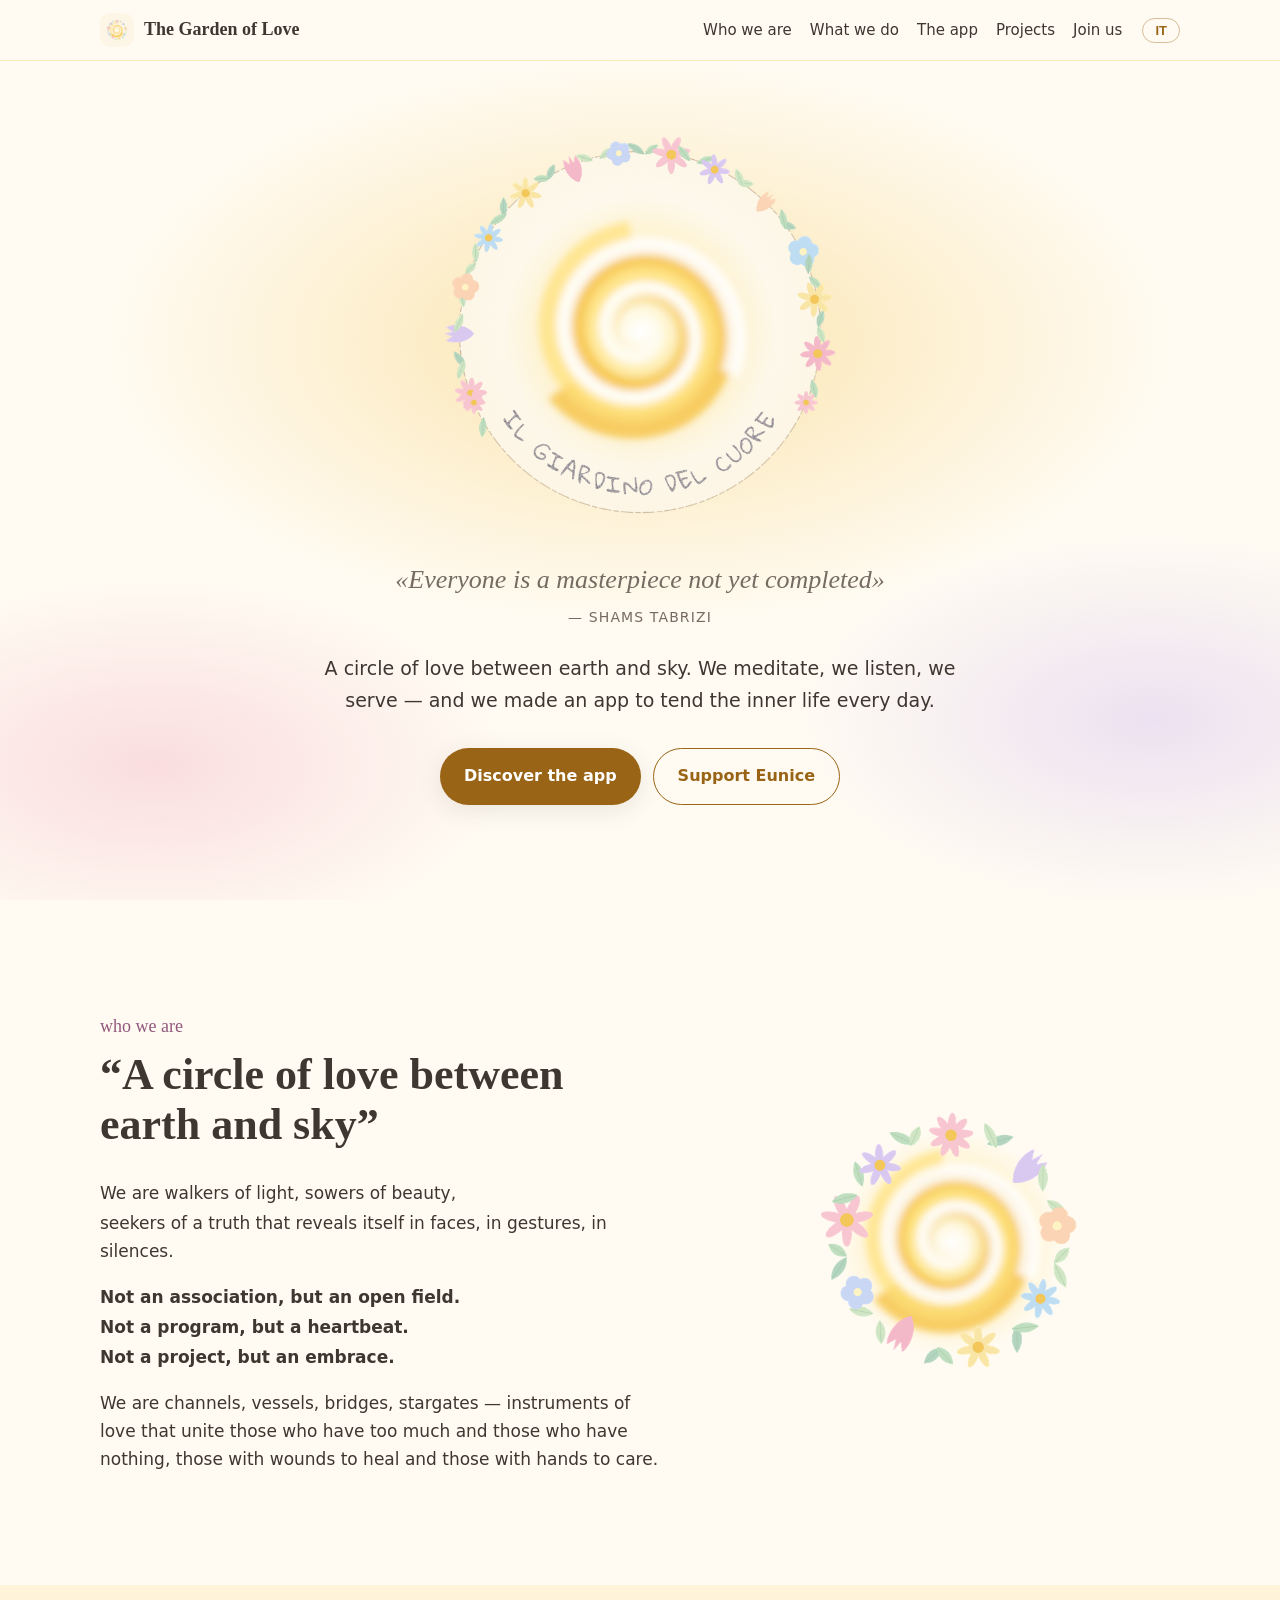
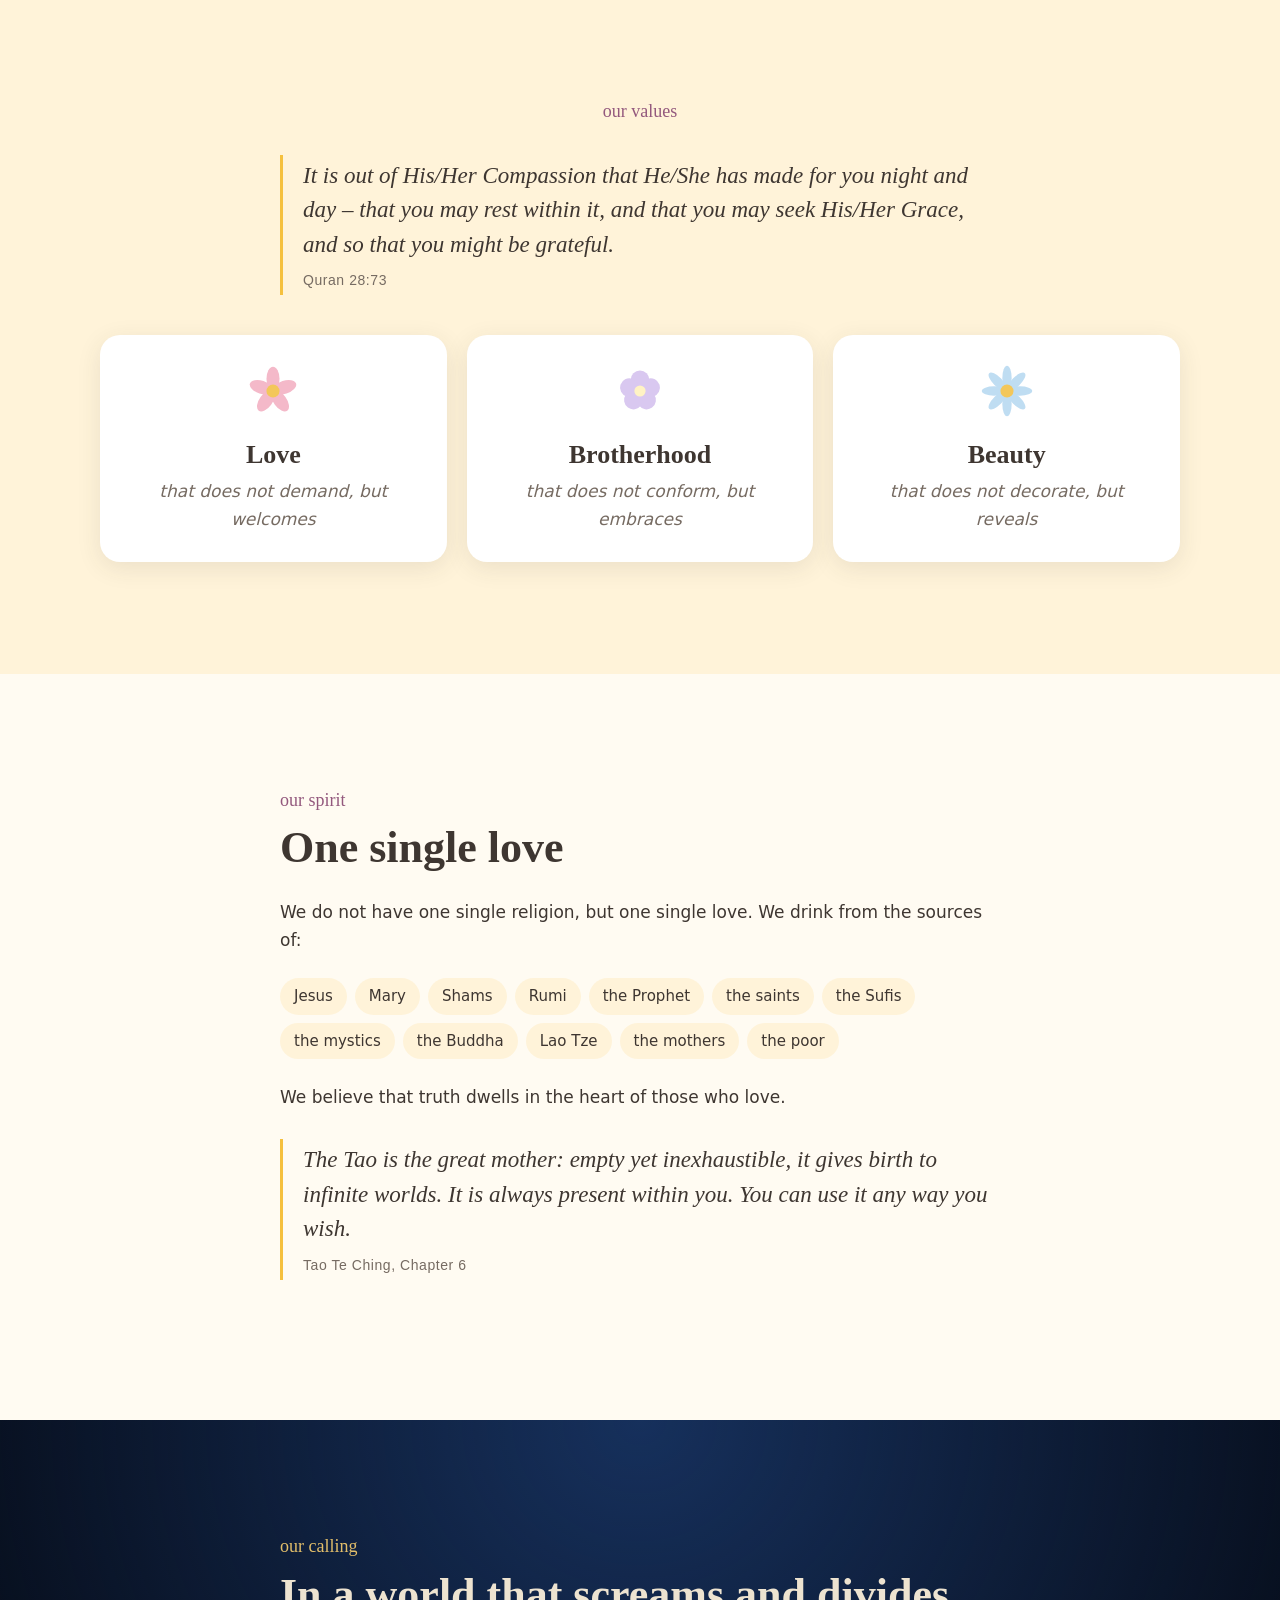
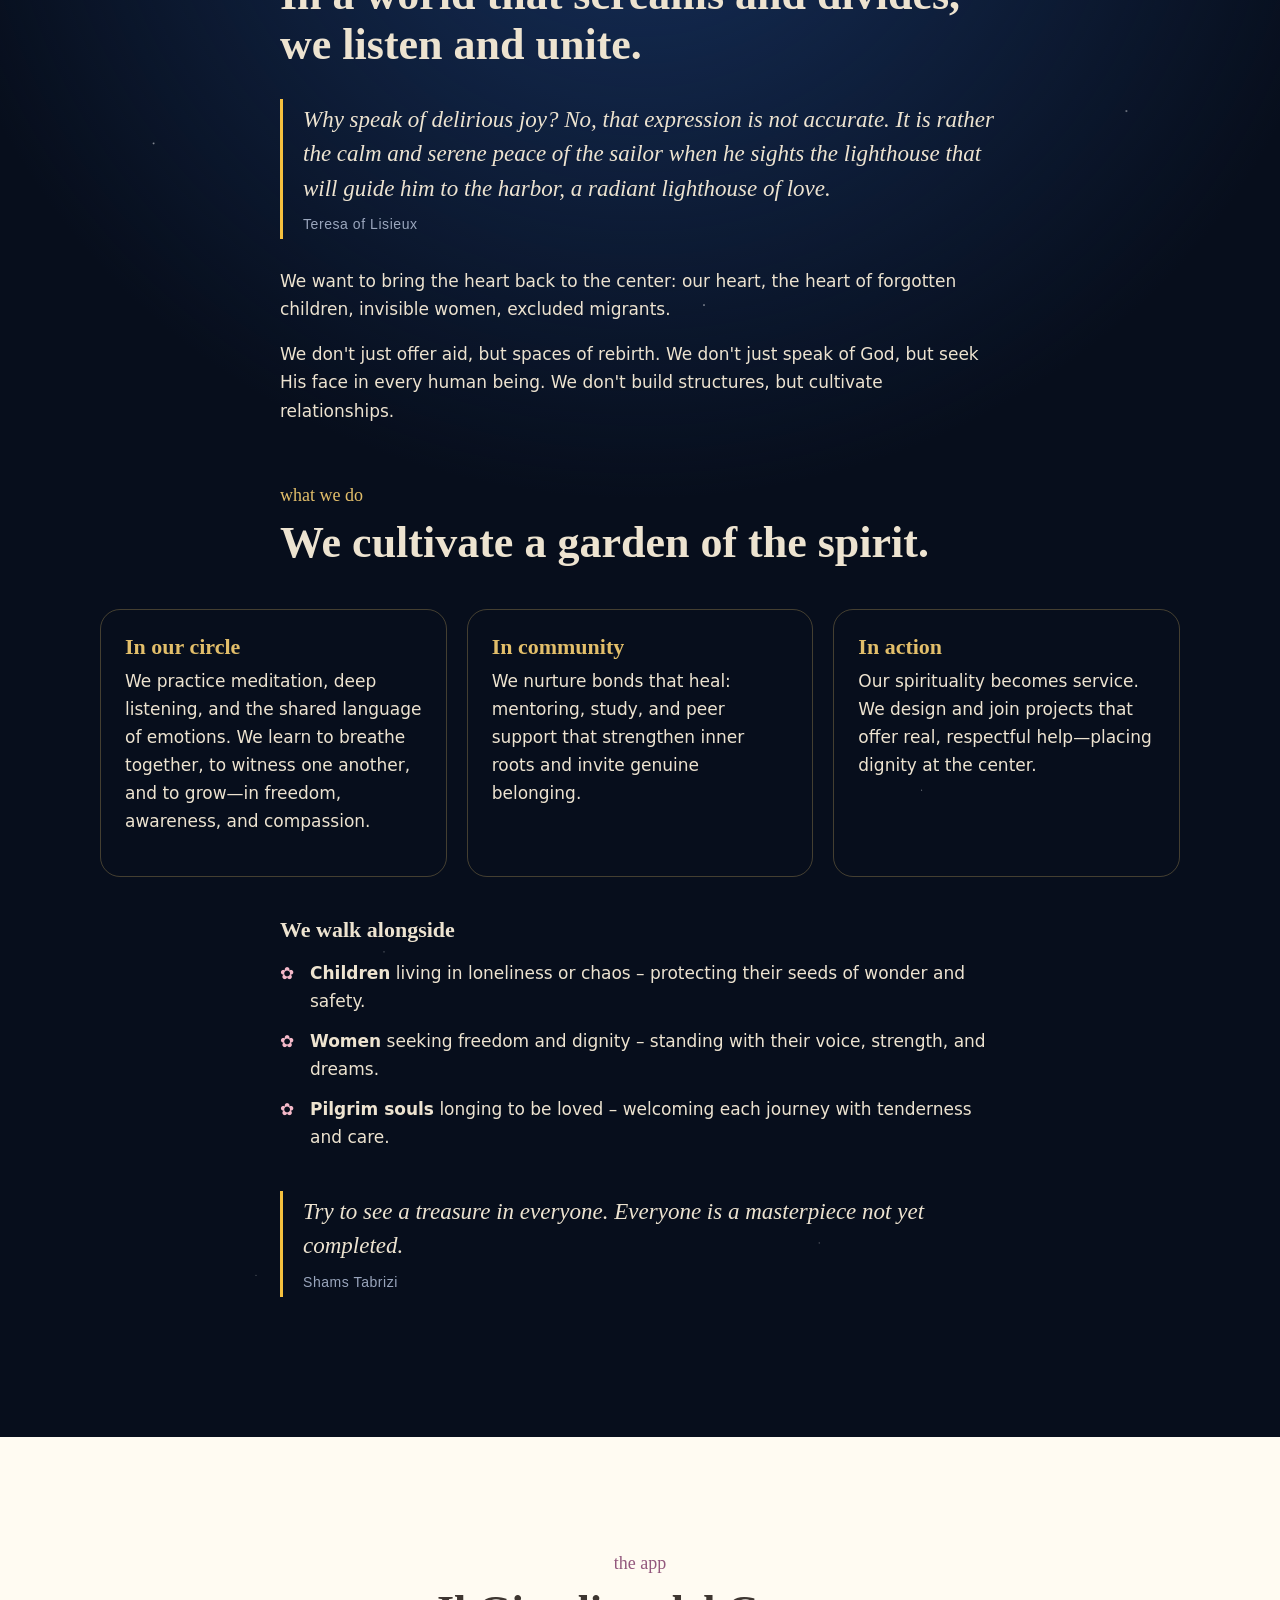
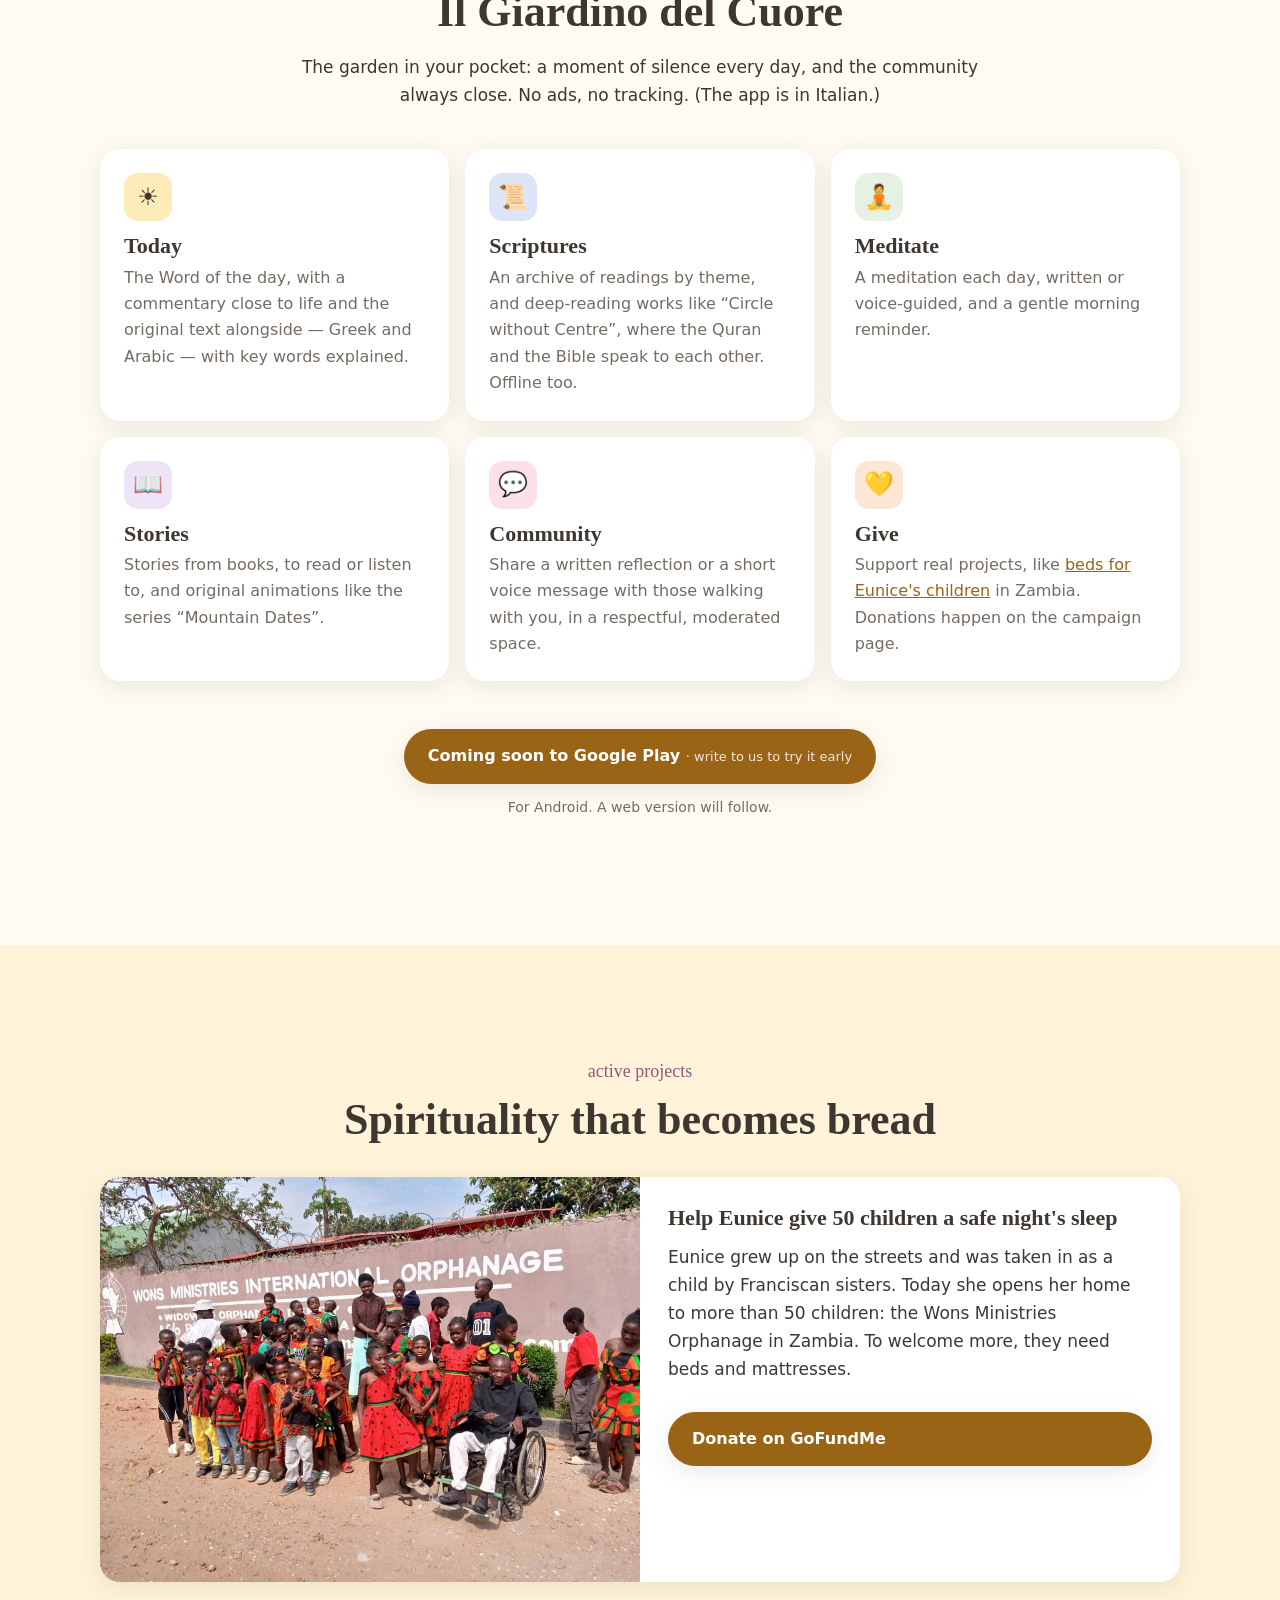
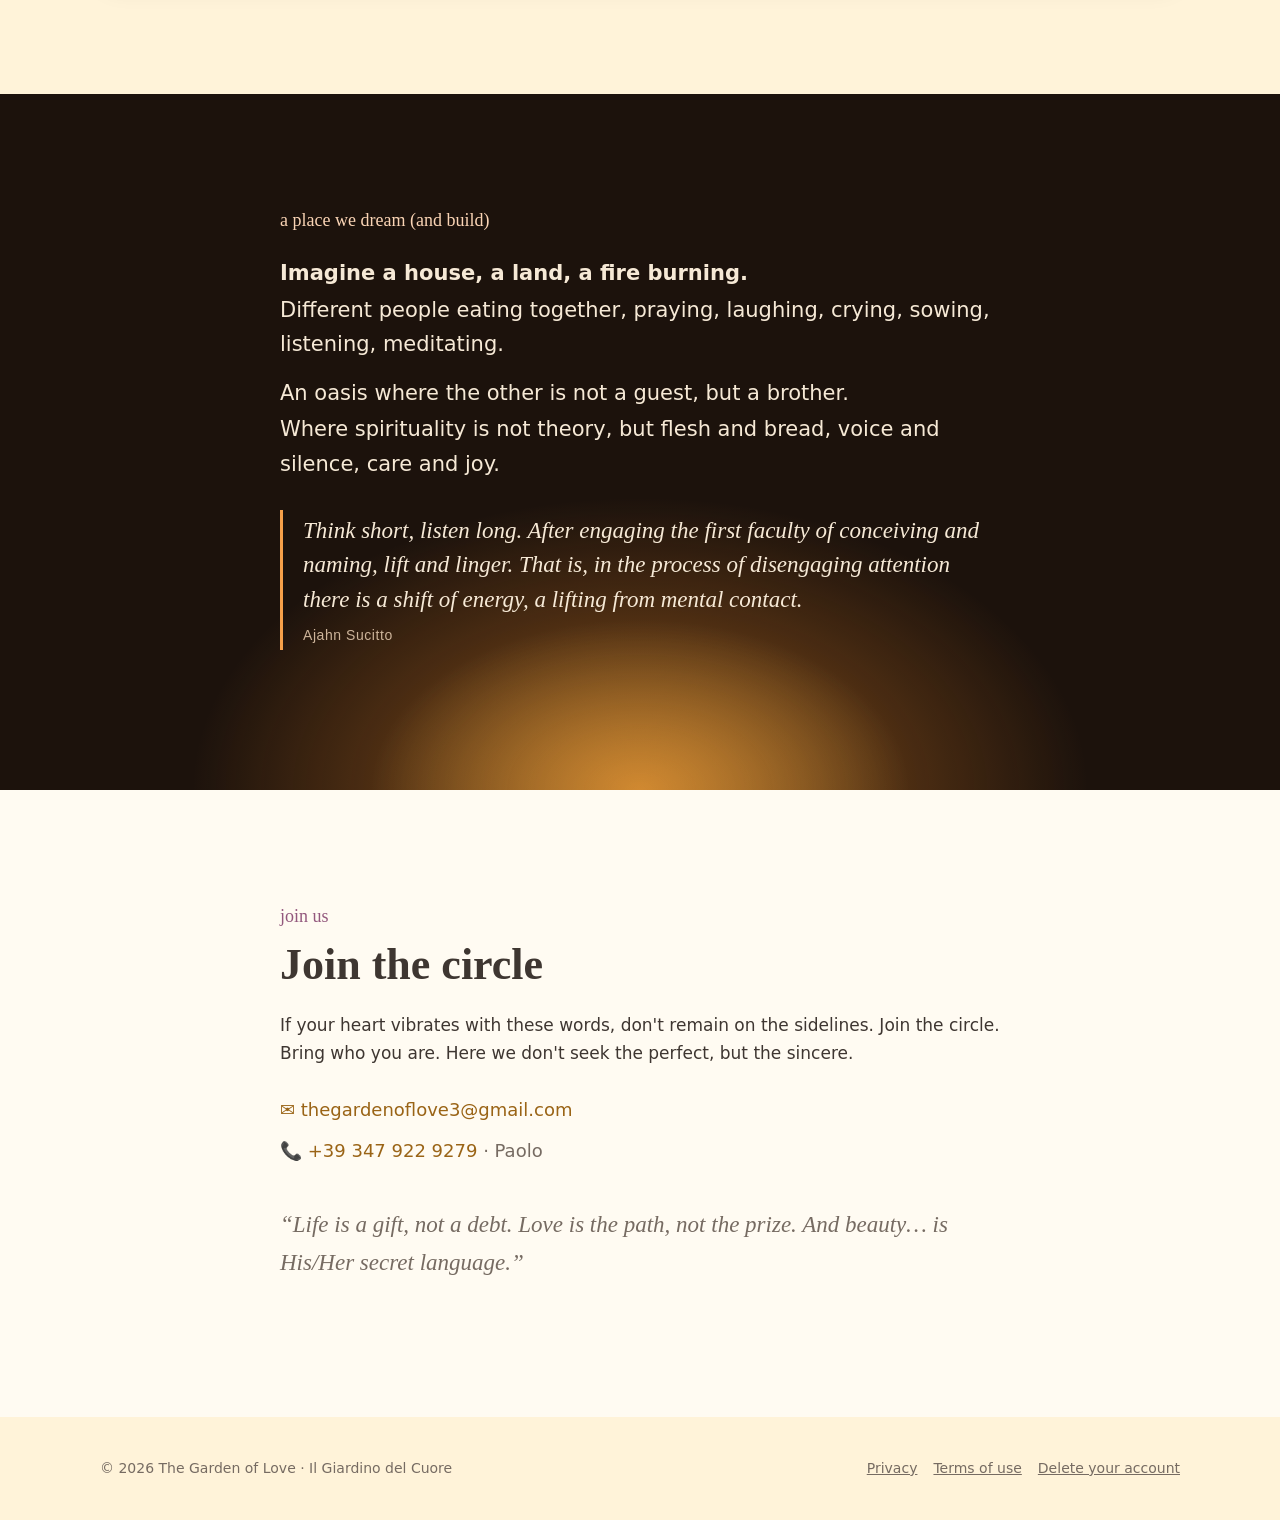
==== commit 4780220c: "Campagna di Eunice raggiungibile: menu anche su telefono, «Sostieni Eunice» in apertura, foto e tito" ====
--- a/index.html
+++ b/index.html
@@ -50,7 +50,7 @@
     </p>
     <div class="bottoni">
       <a class="bottone" href="#app"><span lang="it">Scopri l'app</span><span lang="en">Discover the app</span></a>
-      <a class="bottone secondario" href="#chi-siamo"><span lang="it">Chi siamo</span><span lang="en">Who we are</span></a>
+      <a class="bottone secondario" href="#progetti"><span lang="it">Sostieni Eunice</span><span lang="en">Support Eunice</span></a>
     </div>
   </div>
 </section>
@@ -301,10 +301,10 @@
       <article class="sezione-app appare">
         <div class="icona" style="background:#FDE6D4">💛</div>
         <h3><span lang="it">Dona</span><span lang="en">Give</span></h3>
-        <p lang="it">Sostieni progetti concreti, come i letti per i bambini di Eunice in Zambia. La donazione
-        avviene sulla pagina della campagna.</p>
-        <p lang="en">Support real projects, like beds for Eunice's children in Zambia. Donations happen on the
-        campaign page.</p>
+        <p lang="it">Sostieni progetti concreti, come i <a href="#progetti">letti per i bambini di Eunice</a>
+        in Zambia. La donazione avviene sulla pagina della campagna.</p>
+        <p lang="en">Support real projects, like <a href="#progetti">beds for Eunice's children</a> in Zambia.
+        Donations happen on the campaign page.</p>
       </article>
     </div>
     <div class="scarica appare">
@@ -329,11 +329,14 @@
     <!-- Riempito da js/sito.js con le campagne attive (stesso database dell'app);
          questo contenuto resta se la lettura non riesce. -->
     <div id="campagne">
-      <article class="campagna appare">
-        <div class="foto" style="background-image:url(img/01-copertina-orfanotrofio.jpg)"></div>
+      <article class="campagna appare" id="eunice-letti">
+        <a class="foto" href="https://www.gofundme.com/f/aiuta-eunice-a-regalare-un-sonno-sicuro-a-50-bambini"
+           target="_blank" rel="noopener" aria-label="GoFundMe"
+           style="background-image:url(img/01-copertina-orfanotrofio.jpg)"></a>
         <div class="corpo">
-          <h3 lang="it">Aiuta Eunice a regalare un sonno sicuro a 50 bambini</h3>
-          <h3 lang="en">Help Eunice give 50 children a safe night's sleep</h3>
+          <h3><a class="titolo-campagna" href="https://www.gofundme.com/f/aiuta-eunice-a-regalare-un-sonno-sicuro-a-50-bambini"
+             target="_blank" rel="noopener"><span lang="it">Aiuta Eunice a regalare un sonno sicuro a 50 bambini</span>
+             <span lang="en">Help Eunice give 50 children a safe night's sleep</span></a></h3>
           <p lang="it">Eunice, cresciuta per strada e accolta da bambina dalle suore francescane, oggi apre la sua
           casa a più di 50 bambini: il Wons Ministries Orphanage, in Zambia. Per accoglierne altri servono letti e materassi.</p>
           <p lang="en">Eunice grew up on the streets and was taken in as a child by Franciscan sisters. Today she
--- a/css/stile.css
+++ b/css/stile.css
@@ -80,7 +80,16 @@
   color: var(--ambra); border-radius: 999px; padding: 4px 12px; font: 600 13px 'OpenSans', sans-serif;
   cursor: pointer; margin-left: 8px;
 }
-@media (max-width: 760px) { .menu { display: none; } .lingua { margin-left: auto; } }
+/* Telefono: il menu diventa una riga scorrevole sotto la barra. */
+@media (max-width: 760px) {
+  .barra .contenitore { flex-wrap: wrap; height: auto; padding: 10px 0 0; row-gap: 6px; }
+  .lingua { margin-left: auto; }
+  .menu { order: 3; width: 100%; margin: 0; gap: 20px; overflow-x: auto; padding: 4px 0 10px;
+    scrollbar-width: none; -webkit-overflow-scrolling: touch; }
+  .menu::-webkit-scrollbar { display: none; }
+  .menu a { white-space: nowrap; font-size: 14px; }
+}
+section[id], .campagna[id] { scroll-margin-top: 104px; }
 
 /* ---------- apertura ---------- */
 .apertura {
@@ -185,7 +194,9 @@
   box-shadow: var(--ombra); margin-top: 32px;
 }
 @media (min-width: 860px) { .campagna { grid-template-columns: 1fr 1fr; } }
-.campagna .foto { aspect-ratio: 4/3; background: var(--pesca) center/cover no-repeat; }
+.campagna .foto { aspect-ratio: 4/3; background: var(--pesca) center/cover no-repeat; display: block; }
+.titolo-campagna { color: inherit; text-decoration: none; }
+.titolo-campagna:hover { color: var(--ambra); }
 .campagna .corpo { padding: 28px; display: flex; flex-direction: column; gap: 12px; }
 .barra-progresso { height: 12px; border-radius: 99px; background: color-mix(in srgb, var(--oro) 22%, transparent); overflow: hidden; }
 .barra-progresso span { display: block; height: 100%; background: var(--oro); border-radius: 99px; width: 0; transition: width 1.2s ease-out; }
